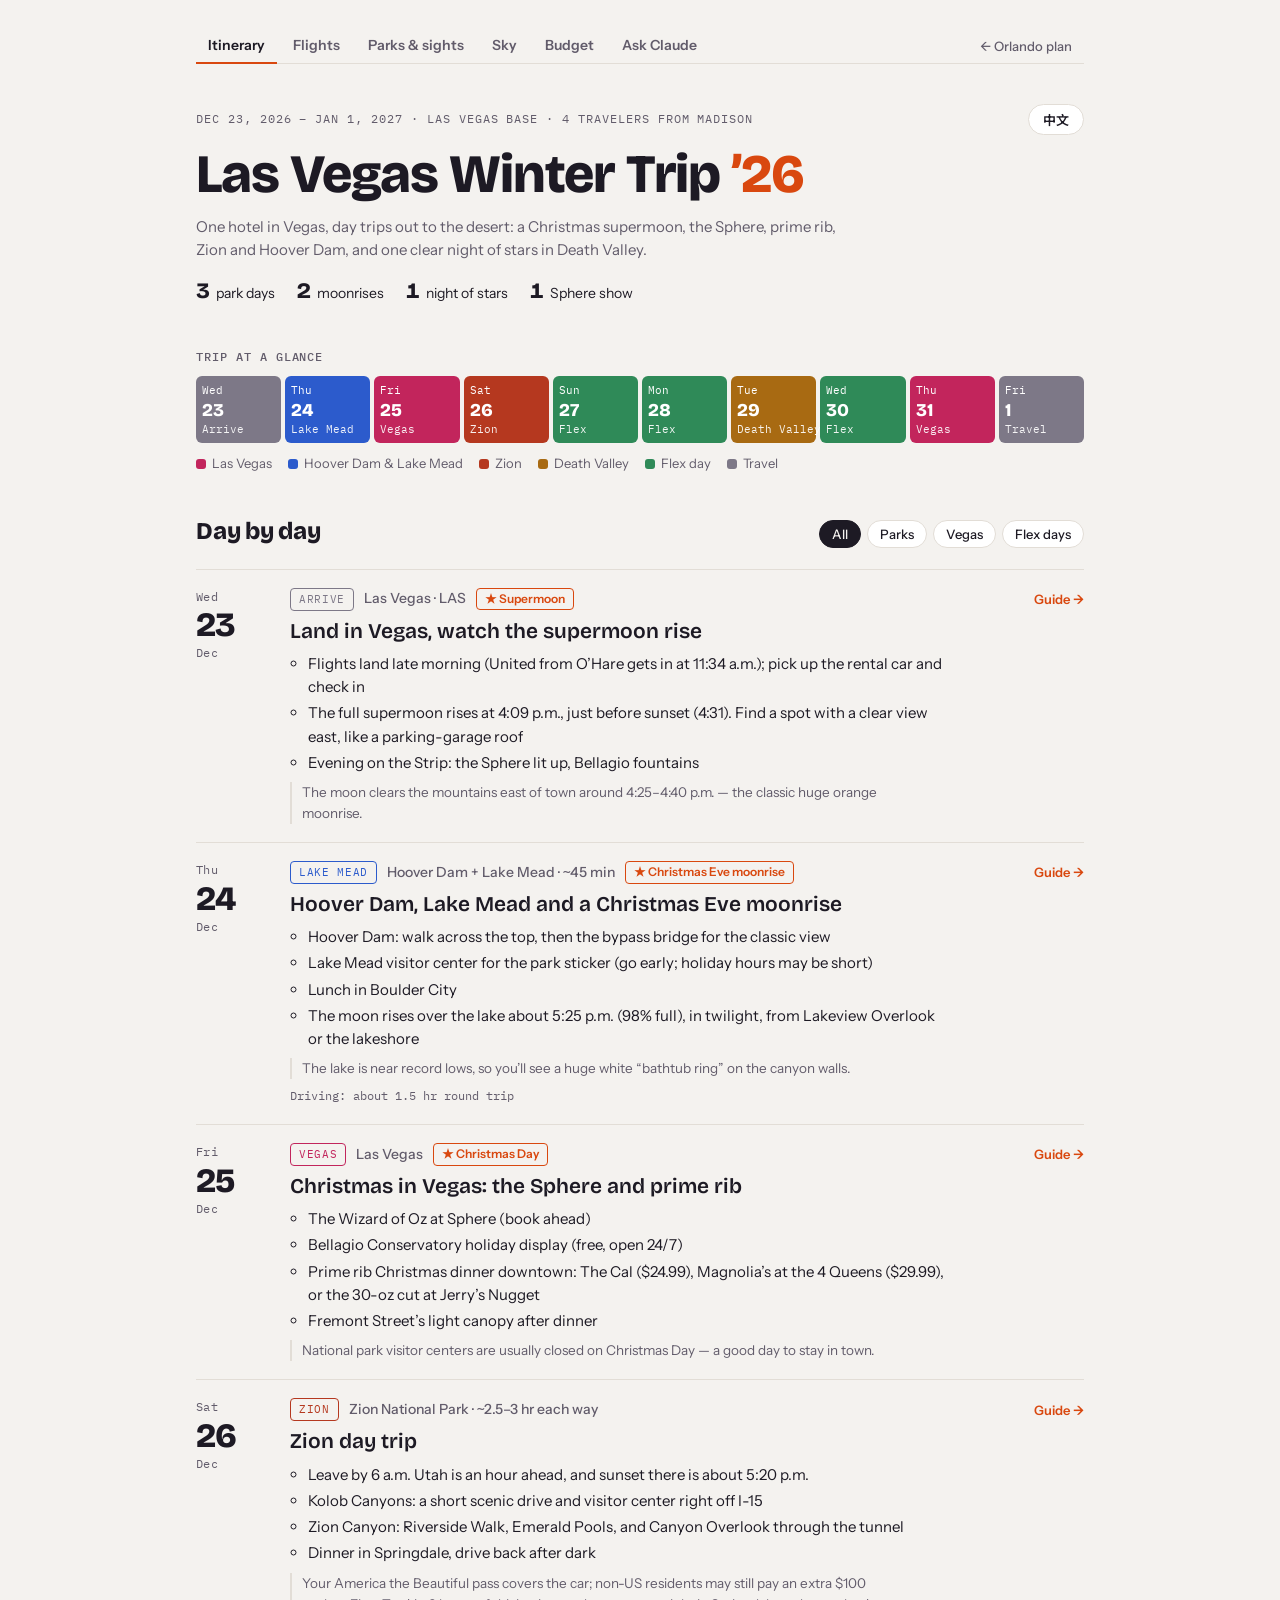
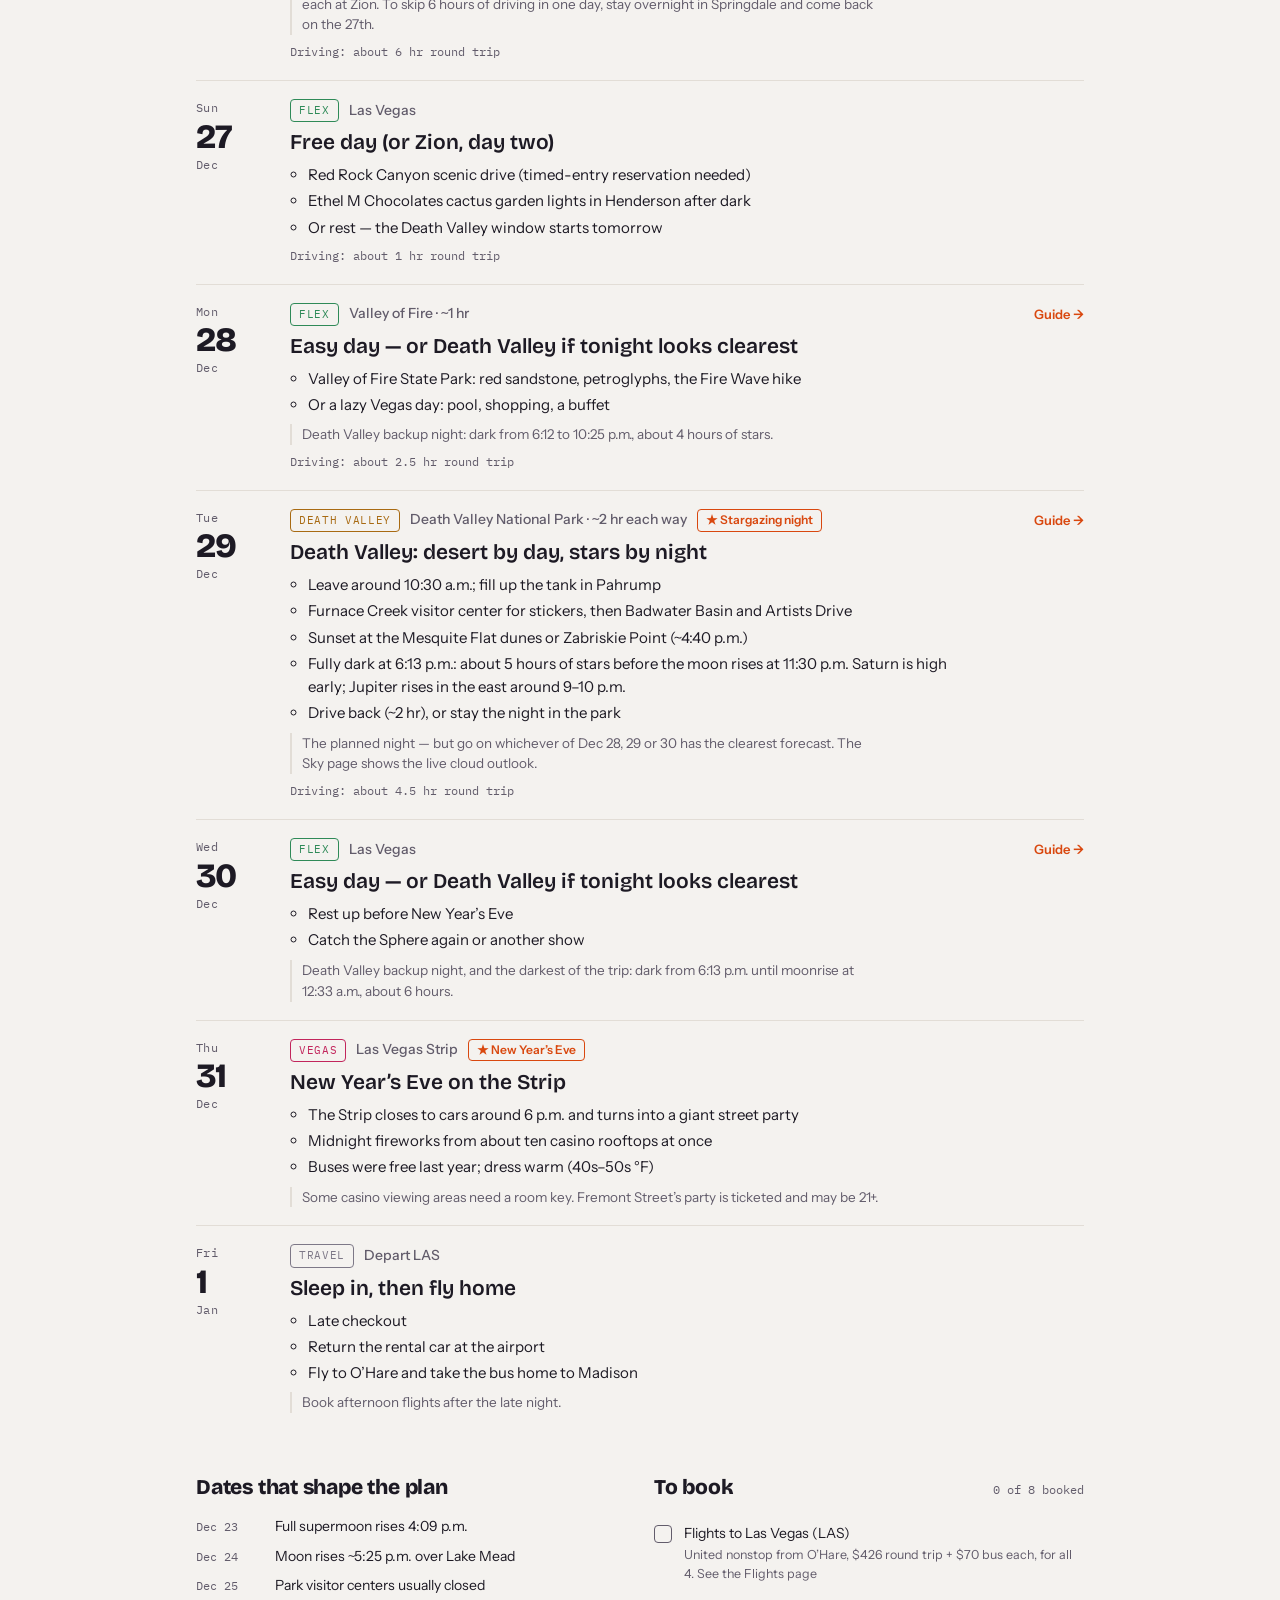
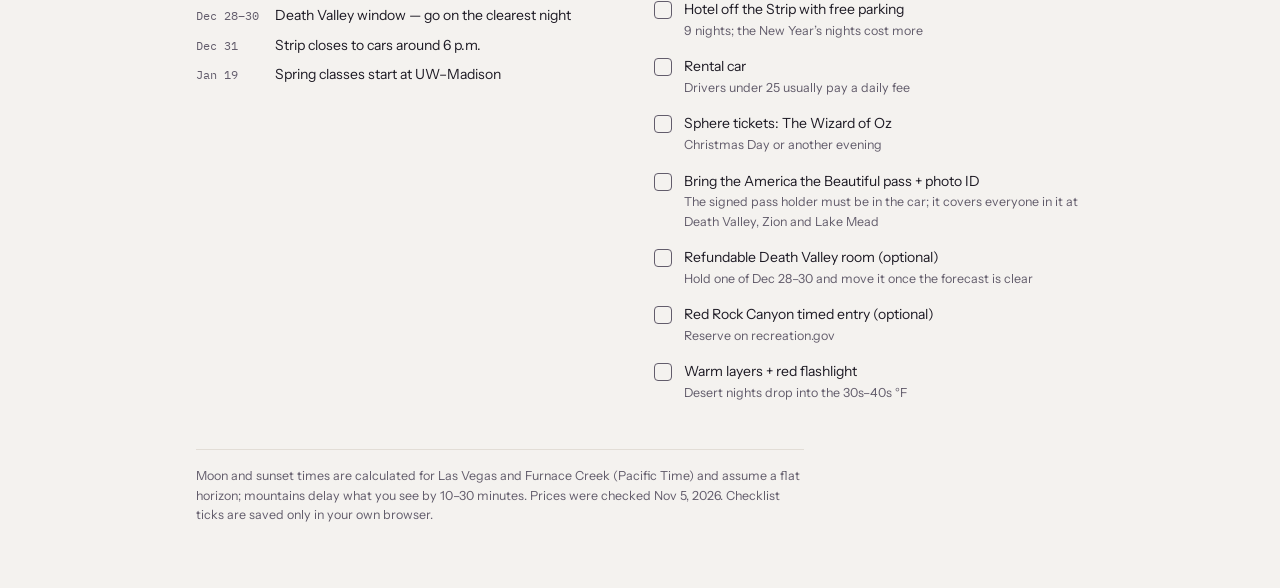
==== index.html @ bb555e67 "Las Vegas trip site: itinerary, flights, parks, sky, budget, and Ask Claude (with Cloudflare Worker " ====
<!doctype html>
<html lang="en">
<head>
<meta charset="utf-8">
<meta name="viewport" content="width=device-width, initial-scale=1, viewport-fit=cover">
<meta name="robots" content="noindex">
<meta name="claude:viewport-fit-sides" content="cover">
<title>Las Vegas Winter Trip</title>
<link rel="preconnect" href="https://fonts.googleapis.com">
<link rel="preconnect" href="https://fonts.gstatic.com" crossorigin>
<link rel="stylesheet" href="https://fonts.googleapis.com/css2?family=Bricolage+Grotesque:opsz,wght@12..96,600;12..96,800&family=Instrument+Sans:wght@400;500;600&family=IBM+Plex+Mono:wght@500&family=Noto+Sans+SC:wght@400;500;700&display=swap">
<link rel="stylesheet" href="site.css">
<script src="site.js"></script>
</head>
<body>
<div class="wrap">
  <nav class="pnav" data-i18n-aria="navAria">
    <a data-nav="index.html" href="index.html" aria-current="page" data-i18n="navItin"></a>
    <a data-nav="flights.html" href="flights.html" data-i18n="navFlights"></a>
    <a data-nav="parks.html" href="parks.html" data-i18n="navParks"></a>
    <a data-nav="sky.html" href="sky.html" data-i18n="navSky"></a>
    <a data-nav="budget.html" href="budget.html" data-i18n="navBudget"></a>
    <a data-nav="ask.html" href="ask.html" data-i18n="navAsk"></a>
    <a class="tripswitch" data-nav="https://xmiao8.github.io/orlando-trip-2026/index.html" href="https://xmiao8.github.io/orlando-trip-2026/" data-i18n="navOrlando"></a>
  </nav>

  <header class="top">
    <div class="toprow">
      <div class="eyebrow" data-i18n="eyebrow"></div>
      <button class="lang" id="lang-toggle" type="button"></button>
    </div>
    <h1 data-i18n-html="h1"></h1>
    <p class="lede" data-i18n="lede"></p>
    <div class="facts" id="facts"></div>
  </header>

  <section aria-labelledby="glance-title">
    <h2 id="glance-title" class="eyebrow" style="font-family:var(--mono);font-weight:500;font-size:12px;margin-bottom:10px" data-i18n="glance"></h2>
    <div class="strip" id="strip"></div>
    <div class="legend" id="legend"></div>
  </section>

  <section aria-labelledby="days-title">
    <div class="sechead">
      <h2 id="days-title" data-i18n="daysTitle"></h2>
      <div class="chips" role="group" id="chips"></div>
    </div>
    <ol class="days" id="days"></ol>
  </section>

  <div class="panels">
    <section class="panel" aria-labelledby="dates-title">
      <h2 id="dates-title" data-i18n="datesTitle"></h2>
      <dl class="kd" id="dates"></dl>
    </section>
    <section class="panel" aria-labelledby="todo-title">
      <div class="sechead">
        <h2 id="todo-title" data-i18n="todoTitle"></h2>
        <span class="progress" id="progress"></span>
      </div>
      <ul class="checks" id="checks"></ul>
    </section>
  </div>

  <footer class="foot" data-i18n="footer"></footer>
</div>

<script>
const CATS = ["vegas","mead","zion","dv","flex","travel"];
const DAYS = [
  { id:"dec23", m:12, d:23, w:3, cat:"travel", drive:0, guide:"sky",
    en:{ tag:"Arrive", park:"Las Vegas · LAS", iconic:"Supermoon", title:"Land in Vegas, watch the supermoon rise",
      items:["Flights land late morning (United from O’Hare gets in at 11:34 a.m.); pick up the rental car and check in","The full supermoon rises at 4:09 p.m., just before sunset (4:31). Find a spot with a clear view east, like a parking-garage roof","Evening on the Strip: the Sphere lit up, Bellagio fountains"],
      note:"The moon clears the mountains east of town around 4:25–4:40 p.m. — the classic huge orange moonrise." },
    zh:{ tag:"抵达", park:"拉斯维加斯 · LAS机场", iconic:"超级月亮", title:"飞抵拉斯维加斯，看超级月亮升起",
      items:["上午晚些落地（美联航从奥黑尔11:34到），取租车、入住","满月超级月亮下午4:09升起，就在日落（4:31）前。找一个朝东视野开阔的地方，比如停车楼楼顶","晚上逛大道：亮灯的Sphere球幕、百乐宫喷泉"],
      note:"月亮大约在下午4:25–4:40越过城东的山——经典的巨大橙色月出。" } },
  { id:"dec24", m:12, d:24, w:4, cat:"mead", drive:1.5, guide:"mead",
    en:{ tag:"Lake Mead", park:"Hoover Dam + Lake Mead · ~45 min", iconic:"Christmas Eve moonrise", title:"Hoover Dam, Lake Mead and a Christmas Eve moonrise",
      items:["Hoover Dam: walk across the top, then the bypass bridge for the classic view","Lake Mead visitor center for the park sticker (go early; holiday hours may be short)","Lunch in Boulder City","The moon rises over the lake about 5:25 p.m. (98% full), in twilight, from Lakeview Overlook or the lakeshore"],
      note:"The lake is near record lows, so you’ll see a huge white “bathtub ring” on the canyon walls." },
    zh:{ tag:"米德湖", park:"胡佛水坝 + 米德湖 · 约45分钟", iconic:"平安夜月出", title:"胡佛水坝、米德湖和平安夜月出",
      items:["胡佛水坝：在坝顶走一走，再上旁边的大桥看经典全景","在米德湖游客中心买公园贴纸（早点去，节日期间可能提早关门）","在博尔德城吃午饭","下午约5:25月亮从湖上升起（98%满月），在黄昏中，可在湖景观景台或湖边看"],
      note:"湖水接近历史最低，峡谷岩壁上会看到一圈巨大的白色“浴缸环”。" } },
  { id:"dec25", m:12, d:25, w:5, cat:"vegas", drive:0, guide:"sphere",
    en:{ tag:"Vegas", park:"Las Vegas", iconic:"Christmas Day", title:"Christmas in Vegas: the Sphere and prime rib",
      items:["The Wizard of Oz at Sphere (book ahead)","Bellagio Conservatory holiday display (free, open 24/7)","Prime rib Christmas dinner downtown: The Cal ($24.99), Magnolia’s at the 4 Queens ($29.99), or the 30-oz cut at Jerry’s Nugget","Fremont Street’s light canopy after dinner"],
      note:"National park visitor centers are usually closed on Christmas Day — a good day to stay in town." },
    zh:{ tag:"拉斯维加斯", park:"拉斯维加斯", iconic:"圣诞节", title:"在拉斯维加斯过圣诞：Sphere球幕和烤牛肋排",
      items:["Sphere球幕的《绿野仙踪》（提前订票）","百乐宫温室花园的节日布景（免费，24小时开放）","市中心吃圣诞烤牛肋排晚餐：The Cal（$24.99）、4 Queens的Magnolia’s（$29.99），或Jerry’s Nugget的30盎司厚切","晚饭后去弗里蒙特街看灯光天幕"],
      note:"国家公园游客中心圣诞节当天通常关门——这天留在城里正好。" } },
  { id:"dec26", m:12, d:26, w:6, cat:"zion", drive:6, guide:"zion",
    en:{ tag:"Zion", park:"Zion National Park · ~2.5–3 hr each way", title:"Zion day trip",
      items:["Leave by 6 a.m. Utah is an hour ahead, and sunset there is about 5:20 p.m.","Kolob Canyons: a short scenic drive and visitor center right off I-15","Zion Canyon: Riverside Walk, Emerald Pools, and Canyon Overlook through the tunnel","Dinner in Springdale, drive back after dark"],
      note:"Your America the Beautiful pass covers the car; non-US residents may still pay an extra $100 each at Zion. To skip 6 hours of driving in one day, stay overnight in Springdale and come back on the 27th." },
    zh:{ tag:"锡安", park:"锡安国家公园 · 单程约2.5–3小时", title:"锡安一日游",
      items:["早上6点前出发。犹他州比拉斯维加斯早一小时，日落约下午5:20","科罗布峡谷：I-15旁的一段短风景路和游客中心","锡安峡谷：河畔步道、翡翠池，以及穿过隧道的峡谷观景点步道","在斯普林代尔吃晚饭，天黑后开回去"],
      note:"美丽美国年票包含整车门票；非美国居民在锡安可能仍需每人另付$100。不想一天开6小时，可以在斯普林代尔住一晚，27日再回。" } },
  { id:"dec27", m:12, d:27, w:0, cat:"flex", drive:1,
    en:{ tag:"Flex", park:"Las Vegas", title:"Free day (or Zion, day two)",
      items:["Red Rock Canyon scenic drive (timed-entry reservation needed)","Ethel M Chocolates cactus garden lights in Henderson after dark","Or rest — the Death Valley window starts tomorrow"] },
    zh:{ tag:"机动", park:"拉斯维加斯", title:"自由日（或锡安第二天）",
      items:["红岩峡谷风景路（需要预约入场时段）","天黑后去亨德森的Ethel M巧克力工厂看仙人掌花园灯光","或者休息——明天开始是死亡谷的观星窗口"] } },
  { id:"dec28", m:12, d:28, w:1, cat:"flex", drive:2.5, guide:"sky",
    en:{ tag:"Flex", park:"Valley of Fire · ~1 hr", title:"Easy day — or Death Valley if tonight looks clearest",
      items:["Valley of Fire State Park: red sandstone, petroglyphs, the Fire Wave hike","Or a lazy Vegas day: pool, shopping, a buffet"],
      note:"Death Valley backup night: dark from 6:12 to 10:25 p.m., about 4 hours of stars." },
    zh:{ tag:"机动", park:"火焰谷 · 约1小时", title:"轻松一天——如果今晚最晴，就去死亡谷",
      items:["火焰谷州立公园：红色砂岩、岩画、火焰波浪步道","或者在拉斯维加斯悠闲一天：泳池、购物、自助餐"],
      note:"死亡谷备选夜：晚上6:12到10:25天黑无月，约4小时星空。" } },
  { id:"dec29", m:12, d:29, w:2, cat:"dv", drive:4.5, guide:"dv",
    en:{ tag:"Death Valley", park:"Death Valley National Park · ~2 hr each way", iconic:"Stargazing night", title:"Death Valley: desert by day, stars by night",
      items:["Leave around 10:30 a.m.; fill up the tank in Pahrump","Furnace Creek visitor center for stickers, then Badwater Basin and Artists Drive","Sunset at the Mesquite Flat dunes or Zabriskie Point (~4:40 p.m.)","Fully dark at 6:13 p.m.: about 5 hours of stars before the moon rises at 11:30 p.m. Saturn is high early; Jupiter rises in the east around 9–10 p.m.","Drive back (~2 hr), or stay the night in the park"],
      note:"The planned night — but go on whichever of Dec 28, 29 or 30 has the clearest forecast. The Sky page shows the live cloud outlook." },
    zh:{ tag:"死亡谷", park:"死亡谷国家公园 · 单程约2小时", iconic:"观星夜", title:"死亡谷：白天看沙漠，晚上看星星",
      items:["上午10:30左右出发，在帕朗加满油","先去火炉溪游客中心买贴纸，再去恶水盆地和艺术家之路","在梅斯基特平原沙丘或扎布里斯基角看日落（约下午4:40）","晚上6:13完全天黑：月亮11:30升起前约5小时星空。土星一开始就很高，木星约9–10点从东边升起","开车回去（约2小时），或在公园里住一晚"],
      note:"计划的观星夜——但12月28、29、30日哪天预报最晴就哪天去。星空页面有实时云量预报。" } },
  { id:"dec30", m:12, d:30, w:3, cat:"flex", drive:0, guide:"sky",
    en:{ tag:"Flex", park:"Las Vegas", title:"Easy day — or Death Valley if tonight looks clearest",
      items:["Rest up before New Year’s Eve","Catch the Sphere again or another show"],
      note:"Death Valley backup night, and the darkest of the trip: dark from 6:13 p.m. until moonrise at 12:33 a.m., about 6 hours." },
    zh:{ tag:"机动", park:"拉斯维加斯", title:"轻松一天——如果今晚最晴，就去死亡谷",
      items:["跨年夜前好好休息","再去一次Sphere或看别的演出"],
      note:"死亡谷备选夜，也是整个行程最暗的一晚：晚上6:13到月出（凌晨12:33）约6小时。" } },
  { id:"dec31", m:12, d:31, w:4, cat:"vegas", drive:0,
    en:{ tag:"Vegas", park:"Las Vegas Strip", iconic:"New Year’s Eve", title:"New Year’s Eve on the Strip",
      items:["The Strip closes to cars around 6 p.m. and turns into a giant street party","Midnight fireworks from about ten casino rooftops at once","Buses were free last year; dress warm (40s–50s °F)"],
      note:"Some casino viewing areas need a room key. Fremont Street’s party is ticketed and may be 21+." },
    zh:{ tag:"拉斯维加斯", park:"拉斯维加斯大道", iconic:"跨年夜", title:"在拉斯维加斯大道跨年",
      items:["大道约晚上6点禁止车辆通行，变成巨大的街头派对","午夜约十座赌场酒店楼顶同时放烟花","去年公交免费；穿暖和点（约4–15°C）"],
      note:"部分赌场的观景区需要房卡。弗里蒙特街的派对要买票，可能限21岁以上。" } },
  { id:"jan1", m:1, d:1, w:5, cat:"travel", drive:0,
    en:{ tag:"Travel", park:"Depart LAS", title:"Sleep in, then fly home",
      items:["Late checkout","Return the rental car at the airport","Fly to O’Hare and take the bus home to Madison"],
      note:"Book afternoon flights after the late night." },
    zh:{ tag:"出行", park:"从LAS机场出发", title:"睡个懒觉，然后飞回家",
      items:["晚点退房","在机场还租车","飞回奥黑尔，坐大巴回麦迪逊"],
      note:"跨年熬夜后，订下午的航班。" } },
];

const CHECKS = [
  { id:"flights", en:["Flights to Las Vegas (LAS)","United nonstop from O’Hare, $426 round trip + $70 bus each, for all 4. See the Flights page"], zh:["飞拉斯维加斯（LAS）的机票","4人都从奥黑尔坐美联航直飞，往返$426 + 大巴$70每人。详见机票页"] },
  { id:"hotel", en:["Hotel off the Strip with free parking","9 nights; the New Year’s nights cost more"], zh:["大道外、免费停车的酒店","9晚；跨年那两晚更贵"] },
  { id:"car", en:["Rental car","Drivers under 25 usually pay a daily fee"], zh:["租车","25岁以下司机通常每天要加钱"] },
  { id:"sphere", en:["Sphere tickets: The Wizard of Oz","Christmas Day or another evening"], zh:["Sphere门票：《绿野仙踪》","圣诞节当天或其他晚上"] },
  { id:"parks", en:["Bring the America the Beautiful pass + photo ID","The signed pass holder must be in the car; it covers everyone in it at Death Valley, Zion and Lake Mead"], zh:["带上美丽美国年票和带照片的证件","签名持卡人必须在车上；在死亡谷、锡安和米德湖可覆盖车上所有人"] },
  { id:"dvroom", en:["Refundable Death Valley room (optional)","Hold one of Dec 28–30 and move it once the forecast is clear"], zh:["可退款的死亡谷住宿（可选）","先订12月28–30日其中一晚，预报明确后再改"] },
  { id:"redrock", en:["Red Rock Canyon timed entry (optional)","Reserve on recreation.gov"], zh:["红岩峡谷入场预约（可选）","在recreation.gov预约"] },
  { id:"gear", en:["Warm layers + red flashlight","Desert nights drop into the 30s–40s °F"], zh:["保暖衣物 + 红光手电","沙漠夜间会降到0–9°C左右"] },
];

const UI = {
  en: {
    docTitle: "Las Vegas Winter Trip",
    eyebrow: "Dec 23, 2026 – Jan 1, 2027 · Las Vegas base · 4 travelers from Madison",
    h1: "Las Vegas Winter Trip <span>’26</span>",
    lede: "One hotel in Vegas, day trips out to the desert: a Christmas supermoon, the Sphere, prime rib, Zion and Hoover Dam, and one clear night of stars in Death Valley.",
    facts: [["3","park days"],["2","moonrises"],["1","night of stars"],["1","Sphere show"]],
    glance: "Trip at a glance",
    cat: { vegas:"Las Vegas", mead:"Hoover Dam & Lake Mead", zion:"Zion", dv:"Death Valley", flex:"Flex day", travel:"Travel" },
    daysTitle: "Day by day", filterAria: "Filter days",
    chips: [["all","All"],["parks","Parks"],["vegas","Vegas"],["flex","Flex days"]],
    empty: "No days match this filter.",
    drive: h => `Driving: about ${h} hr round trip`,
    guide: "Guide →",
    dow: ["Sun","Mon","Tue","Wed","Thu","Fri","Sat"], mon: {12:"Dec",1:"Jan"},
    datesTitle: "Dates that shape the plan",
    dates: [["Dec 23","Full supermoon rises 4:09 p.m."],["Dec 24","Moon rises ~5:25 p.m. over Lake Mead"],["Dec 25","Park visitor centers usually closed"],["Dec 28–30","Death Valley window — go on the clearest night"],["Dec 31","Strip closes to cars around 6 p.m."],["Jan 19","Spring classes start at UW–Madison"]],
    todoTitle: "To book", progress: (d, t) => `${d} of ${t} booked`,
    footer: "Moon and sunset times are calculated for Las Vegas and Furnace Creek (Pacific Time) and assume a flat horizon; mountains delay what you see by 10–30 minutes. Prices were checked Nov 5, 2026. Checklist ticks are saved only in your own browser.",
  },
  zh: {
    docTitle: "拉斯维加斯寒假之旅",
    eyebrow: "2026年12月23日 – 2027年1月1日 · 以拉斯维加斯为据点 · 4人从麦迪逊出发",
    h1: "拉斯维加斯寒假之旅 <span>’26</span>",
    lede: "住在拉斯维加斯同一家酒店，每天开车去沙漠：圣诞超级月亮、Sphere球幕、烤牛肋排、锡安和胡佛水坝，再在死亡谷看一个晴朗的星空夜。",
    facts: [["3","天国家公园"],["2","次月出"],["1","晚观星"],["1","场Sphere"]],
    glance: "行程总览",
    cat: { vegas:"拉斯维加斯", mead:"胡佛水坝与米德湖", zion:"锡安", dv:"死亡谷", flex:"机动日", travel:"出行" },
    daysTitle: "每日行程", filterAria: "筛选日期",
    chips: [["all","全部"],["parks","国家公园"],["vegas","拉斯维加斯"],["flex","机动日"]],
    empty: "没有符合筛选条件的日期。",
    drive: h => `开车：往返约${h}小时`,
    guide: "指南 →",
    dow: ["周日","周一","周二","周三","周四","周五","周六"], mon: {12:"12月",1:"1月"},
    datesTitle: "影响计划的关键日期",
    dates: [["12月23日","满月超级月亮下午4:09升起"],["12月24日","月亮约下午5:25从米德湖上升起"],["12月25日","国家公园游客中心通常关门"],["12月28–30日","死亡谷观星窗口——挑最晴的一晚去"],["12月31日","大道约晚上6点禁止车辆通行"],["1月19日","威斯康星大学麦迪逊分校春季学期开课"]],
    todoTitle: "待预订", progress: (d, t) => `已订 ${d} / ${t}`,
    footer: "月出和日落时间按拉斯维加斯和火炉溪（太平洋时间）计算，假设地平线平坦；山会让你实际看到的时间晚10–30分钟。价格于2026年11月5日查询。清单的勾选只保存在你自己的浏览器里。",
  },
};

const esc = Site.esc;
const CHECK_KEY = "vegas-trip-checks";
let filter = "all";
let saved = {};
try { saved = JSON.parse(Site.store.get(CHECK_KEY) || "{}") || {}; } catch (e) { saved = {}; }
const matches = (cat, f) => f === "all" || (f === "parks" ? ["mead","zion","dv"].includes(cat) : f === "vegas" ? ["vegas","travel"].includes(cat) : cat === "flex");

function render(t, lang) {
  document.getElementById("facts").innerHTML = t.facts.map(([n, l]) => `<span><b>${n}</b>${esc(l)}</span>`).join("");
  document.getElementById("legend").innerHTML = CATS.map(c => `<span class="c-${c}"><i></i>${esc(t.cat[c])}</span>`).join("");
  document.getElementById("chips").setAttribute("aria-label", t.filterAria);
  document.getElementById("chips").innerHTML = t.chips.map(([k, l]) => `<button class="chip" type="button" data-f="${k}" aria-pressed="${k === filter}">${esc(l)}</button>`).join("");
  document.querySelectorAll(".chip").forEach(c => c.addEventListener("click", () => setFilter(c.dataset.f)));

  const strip = document.getElementById("strip"), list = document.getElementById("days");
  strip.innerHTML = ""; list.innerHTML = "";
  DAYS.forEach(day => {
    const c = day[lang], dow = t.dow[day.w], mon = t.mon[day.m];
    const b = document.createElement("button");
    b.type = "button"; b.className = `cell c-${day.cat}`;
    b.setAttribute("aria-label", `${dow} ${mon} ${day.d}: ${c.title}`);
    b.innerHTML = `<span>${esc(dow)}</span><span class="n">${day.d}</span><span class="t">${esc(c.tag)}</span>`;
    b.addEventListener("click", () => { setFilter("all"); document.getElementById(day.id).scrollIntoView({ block: "start" }); });
    strip.appendChild(b);

    const li = document.createElement("li");
    li.className = `day c-${day.cat}`; li.id = day.id; li.dataset.cat = day.cat;
    const guideHref = day.guide === "sky" ? "sky.html" : day.guide ? `parks.html#${day.guide}` : "";
    li.innerHTML = `
      <div class="date"><span>${esc(dow)}</span><span class="num">${day.d}</span><span>${esc(mon)}</span></div>
      <div class="dbody">
        <div class="where"><span class="tag">${esc(c.tag)}</span><span class="park">${esc(c.park)}</span>${c.iconic ? `<span class="iconic">★ ${esc(c.iconic)}</span>` : ""}${guideHref ? `<a class="guide" href="${guideHref}">${t.guide}</a>` : ""}</div>
        <h3>${esc(c.title)}</h3>
        <ul>${c.items.map(i => `<li>${esc(i)}</li>`).join("")}</ul>
        ${c.note ? `<div class="note">${esc(c.note)}</div>` : ""}
        ${day.drive ? `<div class="drive">${esc(t.drive(day.drive))}</div>` : ""}
      </div>`;
    list.appendChild(li);
  });
  const empty = document.createElement("li");
  empty.className = "empty"; empty.id = "empty"; empty.textContent = t.empty;
  list.appendChild(empty);
  setFilter(filter);

  document.getElementById("dates").innerHTML = t.dates.map(([d, x]) => `<dt>${esc(d)}</dt><dd>${esc(x)}</dd>`).join("");
  const checksEl = document.getElementById("checks"); checksEl.innerHTML = "";
  CHECKS.forEach(item => {
    const [label, sub] = item[lang];
    const li = document.createElement("li");
    li.innerHTML = `<label class="check" for="chk-${item.id}"><input type="checkbox" id="chk-${item.id}" ${saved[item.id] ? "checked" : ""}><span class="cbox" aria-hidden="true"></span><span class="txt">${esc(label)}<small>${esc(sub)}</small></span></label>`;
    li.querySelector("input").addEventListener("change", e => { saved[item.id] = e.target.checked; Site.store.set(CHECK_KEY, JSON.stringify(saved)); progress(t); });
    checksEl.appendChild(li);
  });
  progress(t);
}
function progress(t) { document.getElementById("progress").textContent = t.progress(CHECKS.filter(c => saved[c.id]).length, CHECKS.length); }
function setFilter(f) {
  filter = f;
  document.querySelectorAll(".chip").forEach(c => c.setAttribute("aria-pressed", String(c.dataset.f === f)));
  let shown = 0;
  document.querySelectorAll(".day").forEach(li => { const m = matches(li.dataset.cat, f); li.hidden = !m; if (m) shown++; });
  const e = document.getElementById("empty"); if (e) e.hidden = shown > 0;
}
Site.init(UI, render);
</script>
</body>
</html>
---- site.css ----
/* Las Vegas trip — shared styles. Same system as the Orlando site, with a desert palette for the categories. */
:root {
  color-scheme: light;
  --bg: #f4f2ef;
  --surface: #ffffff;
  --ink: #1d1a24;
  --muted: #625c6b;
  --line: #e2ddd6;
  --accent: #d9480f;
  --c-vegas: #c2255c;
  --c-mead: #2c5bcc;
  --c-zion: #b5381f;
  --c-dv: #a86a12;
  --c-flex: #2f8a58;
  --c-travel: #7d7887;
  --c-sky: #5a4fcf;
  --on-cat: #ffffff;
  --good: #2f8a58;
  --warn: #a86a12;
  --bad: #b5381f;
  --display: "Bricolage Grotesque", "Noto Sans SC", "PingFang SC", "Microsoft YaHei", "Avenir Next", "Segoe UI", system-ui, sans-serif;
  --body: "Instrument Sans", "Noto Sans SC", "PingFang SC", "Microsoft YaHei", "Helvetica Neue", Arial, system-ui, sans-serif;
  --mono: "IBM Plex Mono", ui-monospace, "SF Mono", Menlo, Consolas, monospace;
  padding-top: env(safe-area-inset-top, 0px);
  padding-bottom: env(safe-area-inset-bottom, 0px);
}
@media (prefers-color-scheme: dark) {
  :root:not([data-theme="light"]) {
    --bg: #121019; --surface: #1b1824; --ink: #eeeaf3; --muted: #a39cad; --line: #2c2838; --accent: #ff8a52;
    --c-vegas: #f06595; --c-mead: #7fa3ff; --c-zion: #ff7d66; --c-dv: #f0c45a; --c-flex: #6cc795; --c-travel: #9a95a5; --c-sky: #a5a0ff;
    --on-cat: #121019; --good: #6cc795; --warn: #f0c45a; --bad: #ff7d66;
    color-scheme: dark;
  }
}
:root[data-theme="dark"] {
  --bg: #121019; --surface: #1b1824; --ink: #eeeaf3; --muted: #a39cad; --line: #2c2838; --accent: #ff8a52;
  --c-vegas: #f06595; --c-mead: #7fa3ff; --c-zion: #ff7d66; --c-dv: #f0c45a; --c-flex: #6cc795; --c-travel: #9a95a5; --c-sky: #a5a0ff;
  --on-cat: #121019; --good: #6cc795; --warn: #f0c45a; --bad: #ff7d66;
  color-scheme: dark;
}
* { box-sizing: border-box; }
html { scroll-behavior: smooth; }
@media (prefers-reduced-motion: reduce) { html { scroll-behavior: auto; } }
body { margin: 0; background: var(--bg); color: var(--ink); font-family: var(--body); font-size: 15px; line-height: 1.55; }
[hidden] { display: none !important; }
a { color: inherit; }
img { max-width: 100%; }
.wrap {
  max-width: 920px; margin: 0 auto;
  padding-left: max(16px, env(safe-area-inset-left, 0px));
  padding-right: max(16px, env(safe-area-inset-right, 0px));
  padding-block: 28px 64px;
  display: flex; flex-direction: column; gap: 40px;
}
h1, h2, h3 { font-family: var(--display); text-wrap: balance; margin: 0; }
h2 { font-size: 24px; font-weight: 800; letter-spacing: -.01em; }
h3 { font-size: 17px; font-weight: 700; }
.eyebrow { font-family: var(--mono); font-size: 12px; letter-spacing: .08em; text-transform: uppercase; color: var(--muted); }
a:focus-visible, button:focus-visible, input:focus-visible, select:focus-visible { outline: 2px solid var(--ink); outline-offset: 2px; }

/* Nav + header */
.pnav { display: flex; gap: 4px; border-bottom: 1px solid var(--line); flex-wrap: wrap; align-items: flex-end; }
.pnav a { font: 600 14px var(--body); color: var(--muted); text-decoration: none; padding: 8px 12px; border-bottom: 2px solid transparent; margin-bottom: -1px; }
.pnav a:hover { color: var(--ink); }
.pnav a[aria-current="page"] { color: var(--ink); border-bottom-color: var(--accent); }
.pnav a.tripswitch { margin-left: auto; font-weight: 500; font-size: 13px; }
header.top { display: flex; flex-direction: column; gap: 12px; }
.toprow { display: flex; justify-content: space-between; align-items: center; gap: 12px; flex-wrap: wrap; }
.lang { appearance: none; cursor: pointer; font: 600 13px var(--body); color: var(--ink); background: var(--surface); border: 1px solid var(--line); border-radius: 999px; padding: 5px 14px; }
h1 { font-size: clamp(32px, 6.5vw, 54px); font-weight: 800; line-height: 1.04; letter-spacing: -.02em; }
h1 span { color: var(--accent); }
:lang(zh) h1 { letter-spacing: 0; }
.lede { max-width: 64ch; color: var(--muted); margin: 0; }
section.block { display: flex; flex-direction: column; gap: 14px; }
.sechead { display: flex; justify-content: space-between; align-items: baseline; gap: 12px; flex-wrap: wrap; }
.meta { font-family: var(--mono); font-size: 12px; color: var(--muted); }
.facts { display: flex; flex-wrap: wrap; gap: 8px 22px; font-size: 14px; }
.facts b { font-family: var(--display); font-size: 22px; font-weight: 800; margin-right: 6px; font-variant-numeric: tabular-nums; }

/* Category helpers */
.c-vegas { --c: var(--c-vegas); } .c-mead { --c: var(--c-mead); } .c-zion { --c: var(--c-zion); }
.c-dv { --c: var(--c-dv); } .c-flex { --c: var(--c-flex); } .c-travel { --c: var(--c-travel); } .c-sky { --c: var(--c-sky); }
.tag { font-family: var(--mono); font-size: 11px; letter-spacing: .06em; text-transform: uppercase; padding: 2px 8px; border-radius: 4px; border: 1px solid currentColor; color: var(--c); }
.legend { display: flex; flex-wrap: wrap; gap: 6px 16px; font-size: 13px; color: var(--muted); margin-top: 10px; }
.legend i { display: inline-block; width: 10px; height: 10px; border-radius: 3px; margin-right: 6px; vertical-align: -1px; background: var(--c); }

/* Day strip */
.strip { display: grid; grid-template-columns: repeat(10, minmax(0, 1fr)); gap: 4px; }
.cell { appearance: none; border: 0; cursor: pointer; text-align: left; border-radius: 6px; padding: 8px 6px 7px; color: var(--on-cat); background: var(--c); min-width: 0; display: flex; flex-direction: column; gap: 2px; font-family: var(--mono); font-size: 11px; line-height: 1.2; }
.cell .n { font-family: var(--display); font-size: 18px; font-weight: 800; }
.cell .t { opacity: .92; white-space: nowrap; overflow: hidden; text-overflow: ellipsis; }
@media (max-width: 620px) { .strip { grid-template-columns: repeat(5, minmax(0, 1fr)); } }

/* Chips */
.chips { display: flex; flex-wrap: wrap; gap: 6px; }
.chip { appearance: none; font: 500 13px var(--body); color: var(--ink); cursor: pointer; border: 1px solid var(--line); background: var(--surface); border-radius: 999px; padding: 5px 12px; }
.chip[aria-pressed="true"] { background: var(--ink); color: var(--bg); border-color: var(--ink); }

/* Day list */
.days { list-style: none; margin: 18px 0 0; padding: 0; display: flex; flex-direction: column; }
.day { display: grid; grid-template-columns: 76px minmax(0, 1fr); gap: 18px; padding: 18px 0; border-top: 1px solid var(--line); scroll-margin-top: 16px; }
.day:last-child { border-bottom: 1px solid var(--line); }
.date { display: flex; flex-direction: column; font-family: var(--mono); font-size: 12px; color: var(--muted); letter-spacing: .04em; }
.date .num { font-family: var(--display); font-size: 34px; font-weight: 800; line-height: 1; color: var(--ink); letter-spacing: -.02em; margin: 2px 0; }
.dbody { display: flex; flex-direction: column; gap: 8px; min-width: 0; }
.where { display: flex; flex-wrap: wrap; align-items: center; gap: 6px 10px; }
.park { font-size: 14px; color: var(--muted); font-weight: 500; }
.iconic { font-size: 12px; font-weight: 600; color: var(--accent); border: 1px solid var(--accent); padding: 1px 8px; border-radius: 4px; }
.guide { font-size: 13px; font-weight: 600; color: var(--accent); text-decoration: none; margin-left: auto; }
.guide:hover { text-decoration: underline; }
.dbody h3 { font-size: 21px; font-weight: 600; line-height: 1.2; }
.dbody ul { margin: 0; padding-left: 18px; display: flex; flex-direction: column; gap: 3px; max-width: 66ch; }
.note { font-size: 13.5px; color: var(--muted); border-left: 2px solid var(--line); padding-left: 10px; max-width: 66ch; }
.drive { font-family: var(--mono); font-size: 12px; color: var(--muted); }
.empty { color: var(--muted); padding: 18px 0; }
@media (max-width: 620px) { .day { grid-template-columns: 58px minmax(0, 1fr); gap: 12px; } .date .num { font-size: 28px; } }

/* Panels */
.panels { display: grid; grid-template-columns: repeat(auto-fit, minmax(min(100%, 340px), 1fr)); gap: 28px; }
.panel { display: flex; flex-direction: column; gap: 12px; min-width: 0; }
.panel h2 { font-size: 21px; }
dl.kd { margin: 0; display: grid; grid-template-columns: auto minmax(0, 1fr); gap: 8px 16px; font-size: 14px; }
dl.kd dt { font-family: var(--mono); font-size: 12px; color: var(--muted); padding-top: 2px; white-space: nowrap; }
dl.kd dd { margin: 0; }
.checks { list-style: none; margin: 0; padding: 0; display: flex; flex-direction: column; gap: 2px; }
.check { display: grid; grid-template-columns: 22px minmax(0, 1fr); gap: 8px; align-items: start; padding: 7px 0; cursor: pointer; font-size: 14px; }
.check input { position: absolute; opacity: 0; width: 1px; height: 1px; }
.check .cbox { width: 18px; height: 18px; border: 1.5px solid var(--muted); border-radius: 4px; margin-top: 2px; display: grid; place-items: center; }
.check input:checked + .cbox { background: var(--c-flex); border-color: var(--c-flex); }
.check input:checked + .cbox::after { content: ""; width: 9px; height: 5px; border: 2px solid var(--surface); border-top: 0; border-right: 0; transform: rotate(-45deg) translate(1px, -1px); }
.check input:checked ~ .txt { color: var(--muted); text-decoration: line-through; }
.check input:focus-visible + .cbox { outline: 2px solid var(--ink); outline-offset: 2px; }
.check small { display: block; color: var(--muted); font-size: 12.5px; }
.progress { font-family: var(--mono); font-size: 12px; color: var(--muted); }

/* Boxes, photos, tables, links */
.box { background: var(--surface); border: 1px solid var(--line); border-radius: 10px; padding: 16px; display: flex; flex-direction: column; gap: 12px; }
.box ul { margin: 0; padding-left: 18px; display: flex; flex-direction: column; gap: 4px; font-size: 14px; }
.box p { margin: 0; font-size: 14px; }
.photo { margin: 0; display: flex; flex-direction: column; gap: 6px; }
.photo .frame { position: relative; aspect-ratio: 16 / 7; max-width: 100%; border-radius: 10px; overflow: hidden; background: var(--c, var(--c-travel)); }
.photo img { display: block; width: 100%; height: 100%; object-fit: cover; }
.photo .ph { display: none; position: absolute; inset: 0; align-items: flex-end; padding: 18px; color: var(--on-cat); font-family: var(--display); font-weight: 800; font-size: clamp(26px, 5vw, 44px); line-height: 1; }
.photo.noimg img { display: none; }
.photo.noimg .ph { display: flex; }
.photo figcaption { font-size: 12px; color: var(--muted); }
@media (max-width: 760px) { .photo .frame { aspect-ratio: 4 / 3; } }
.tablewrap { overflow-x: auto; }
table.t { width: 100%; border-collapse: collapse; font-size: 14px; }
table.t th { text-align: left; font-family: var(--mono); font-size: 11px; letter-spacing: .06em; text-transform: uppercase; color: var(--muted); font-weight: 500; padding: 0 12px 8px 0; border-bottom: 1px solid var(--line); white-space: nowrap; }
table.t td { padding: 9px 12px 9px 0; border-bottom: 1px solid var(--line); vertical-align: top; font-variant-numeric: tabular-nums; }
table.t tr.hl td { background: color-mix(in srgb, var(--accent) 9%, transparent); }
.links { display: flex; flex-wrap: wrap; gap: 8px; }
.links a, .official { font-size: 14px; font-weight: 600; text-decoration: none; border: 1px solid var(--line); background: var(--surface); border-radius: 999px; padding: 6px 14px; }
.links a:hover, .official:hover { border-color: var(--accent); }
.official { align-self: flex-start; color: var(--c, var(--ink)); border-color: var(--c, var(--line)); }
footer.foot { font-size: 12.5px; color: var(--muted); border-top: 1px solid var(--line); padding-top: 16px; max-width: 76ch; }
footer.foot a { color: var(--muted); }
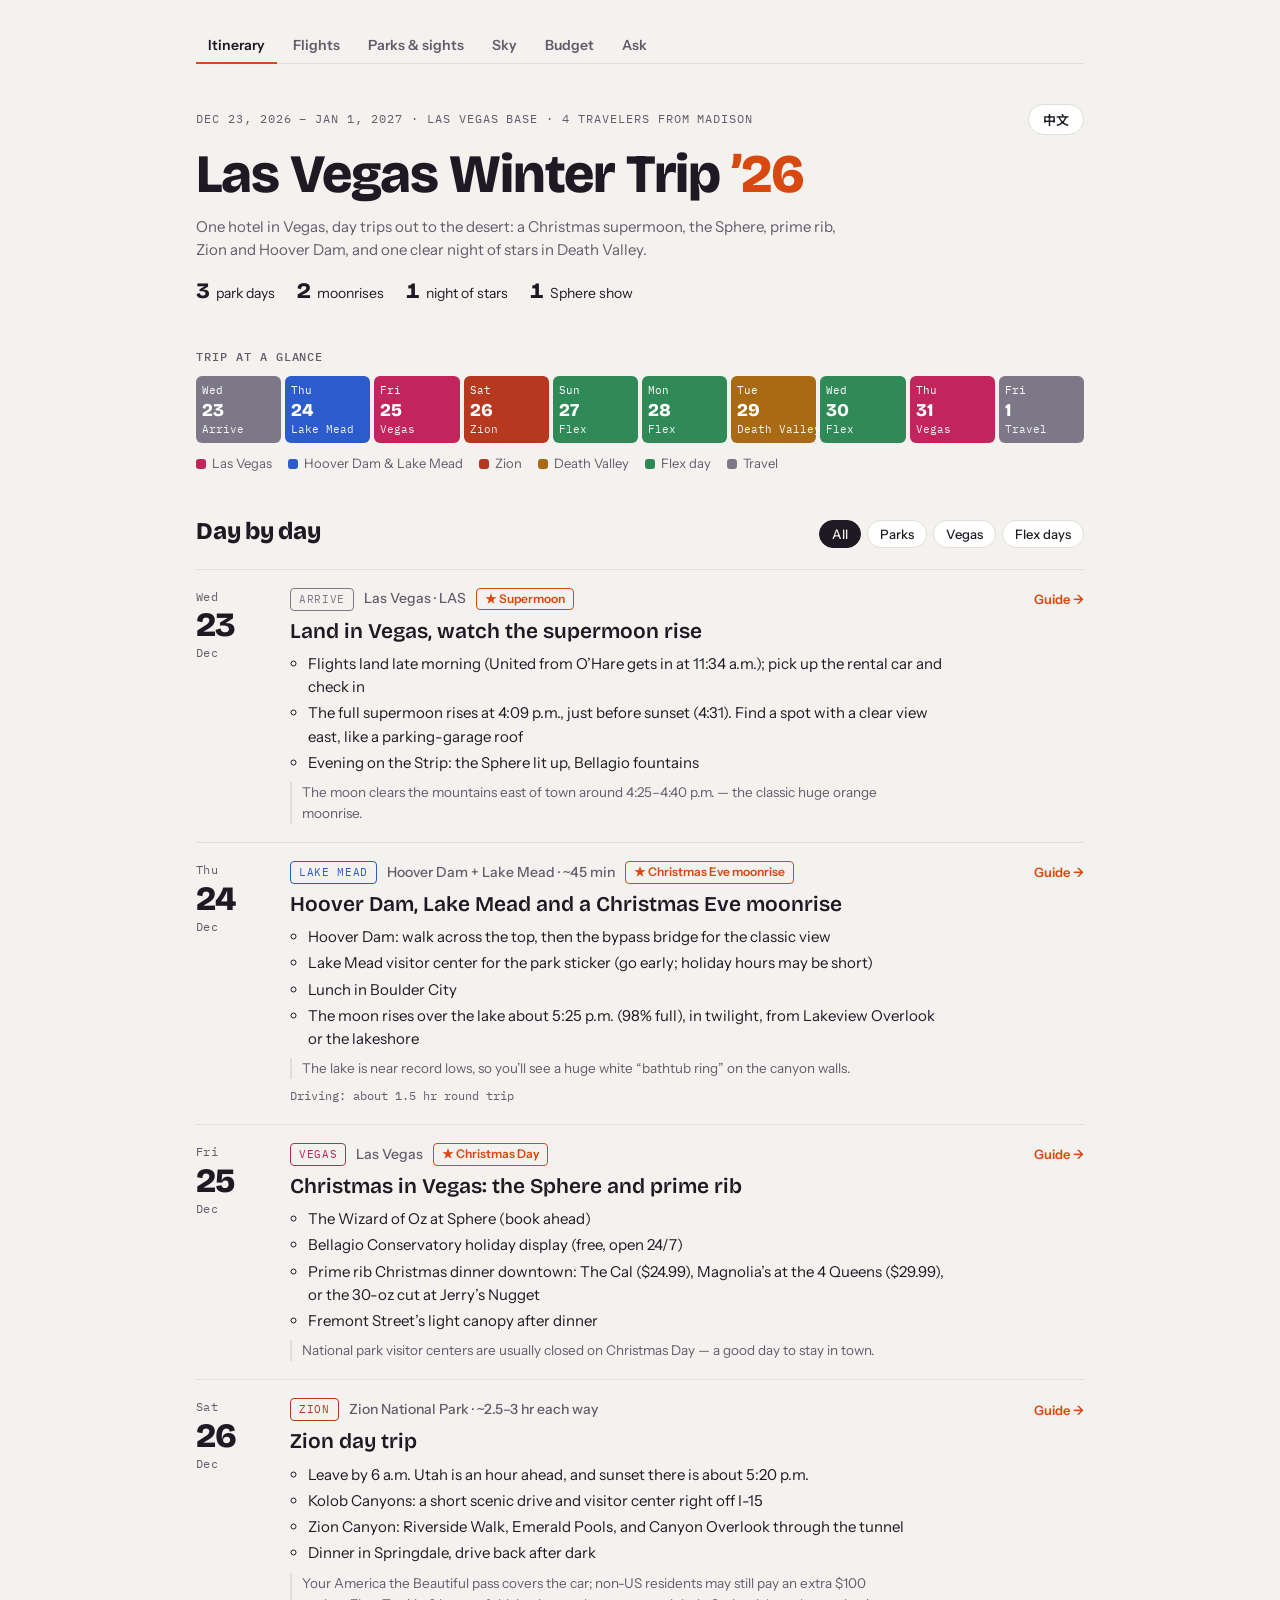
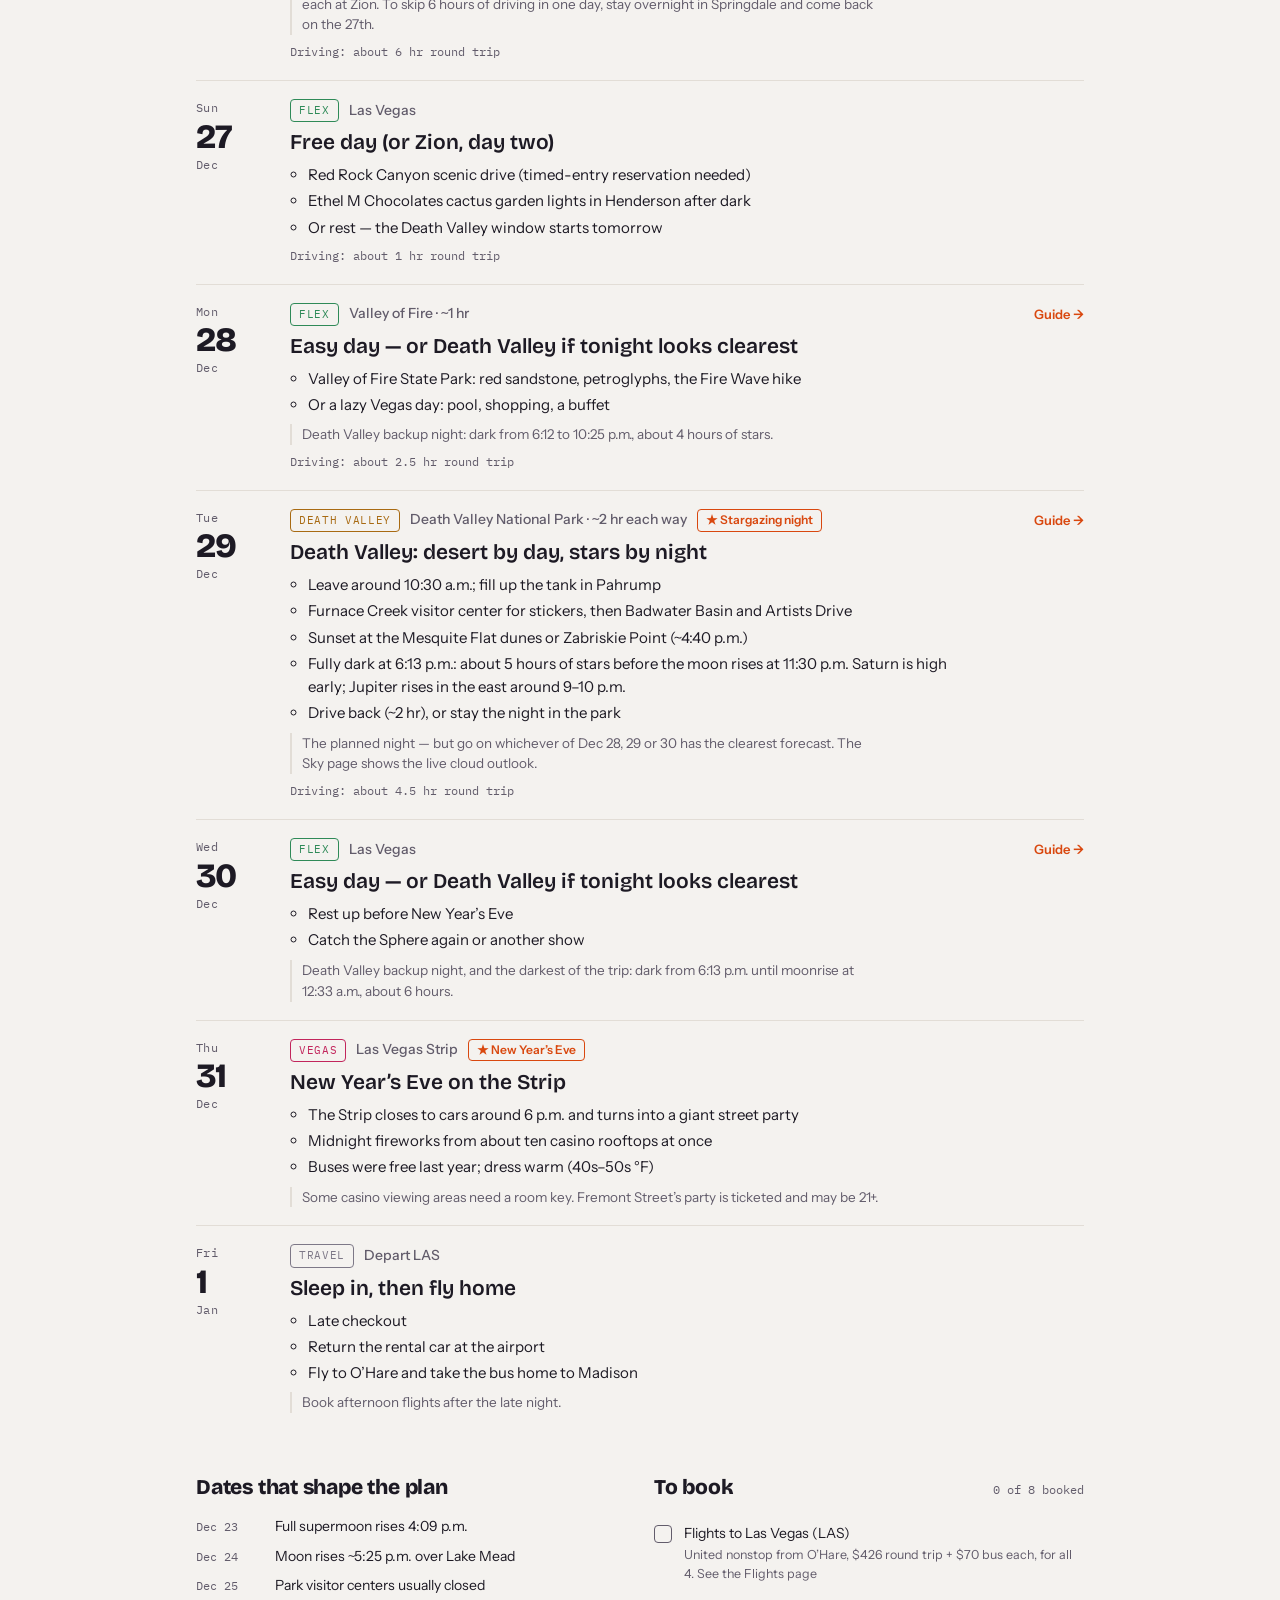
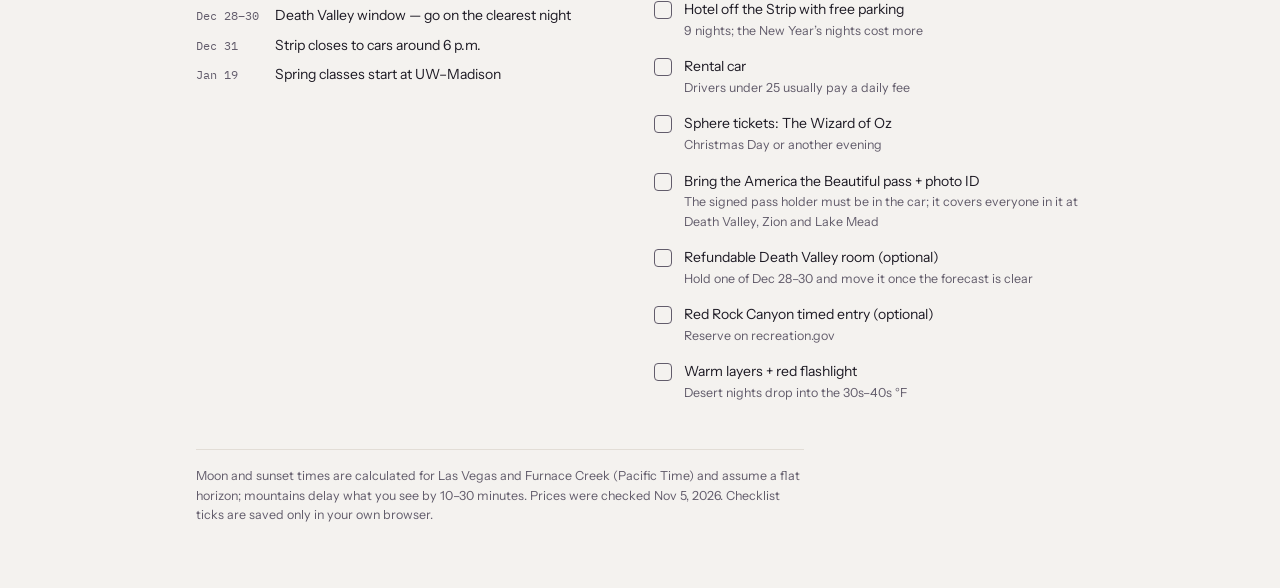
==== commit afd93b84: "Remove Orlando references; rename the Ask Claude tab to Ask Co-Authored-By: Claude Opus 5.5 <noreply" ====
--- a/index.html
+++ b/index.html
@@ -21,7 +21,6 @@
     <a data-nav="sky.html" href="sky.html" data-i18n="navSky"></a>
     <a data-nav="budget.html" href="budget.html" data-i18n="navBudget"></a>
     <a data-nav="ask.html" href="ask.html" data-i18n="navAsk"></a>
-    <a class="tripswitch" data-nav="https://xmiao8.github.io/orlando-trip-2026/index.html" href="https://xmiao8.github.io/orlando-trip-2026/" data-i18n="navOrlando"></a>
   </nav>
 
   <header class="top">
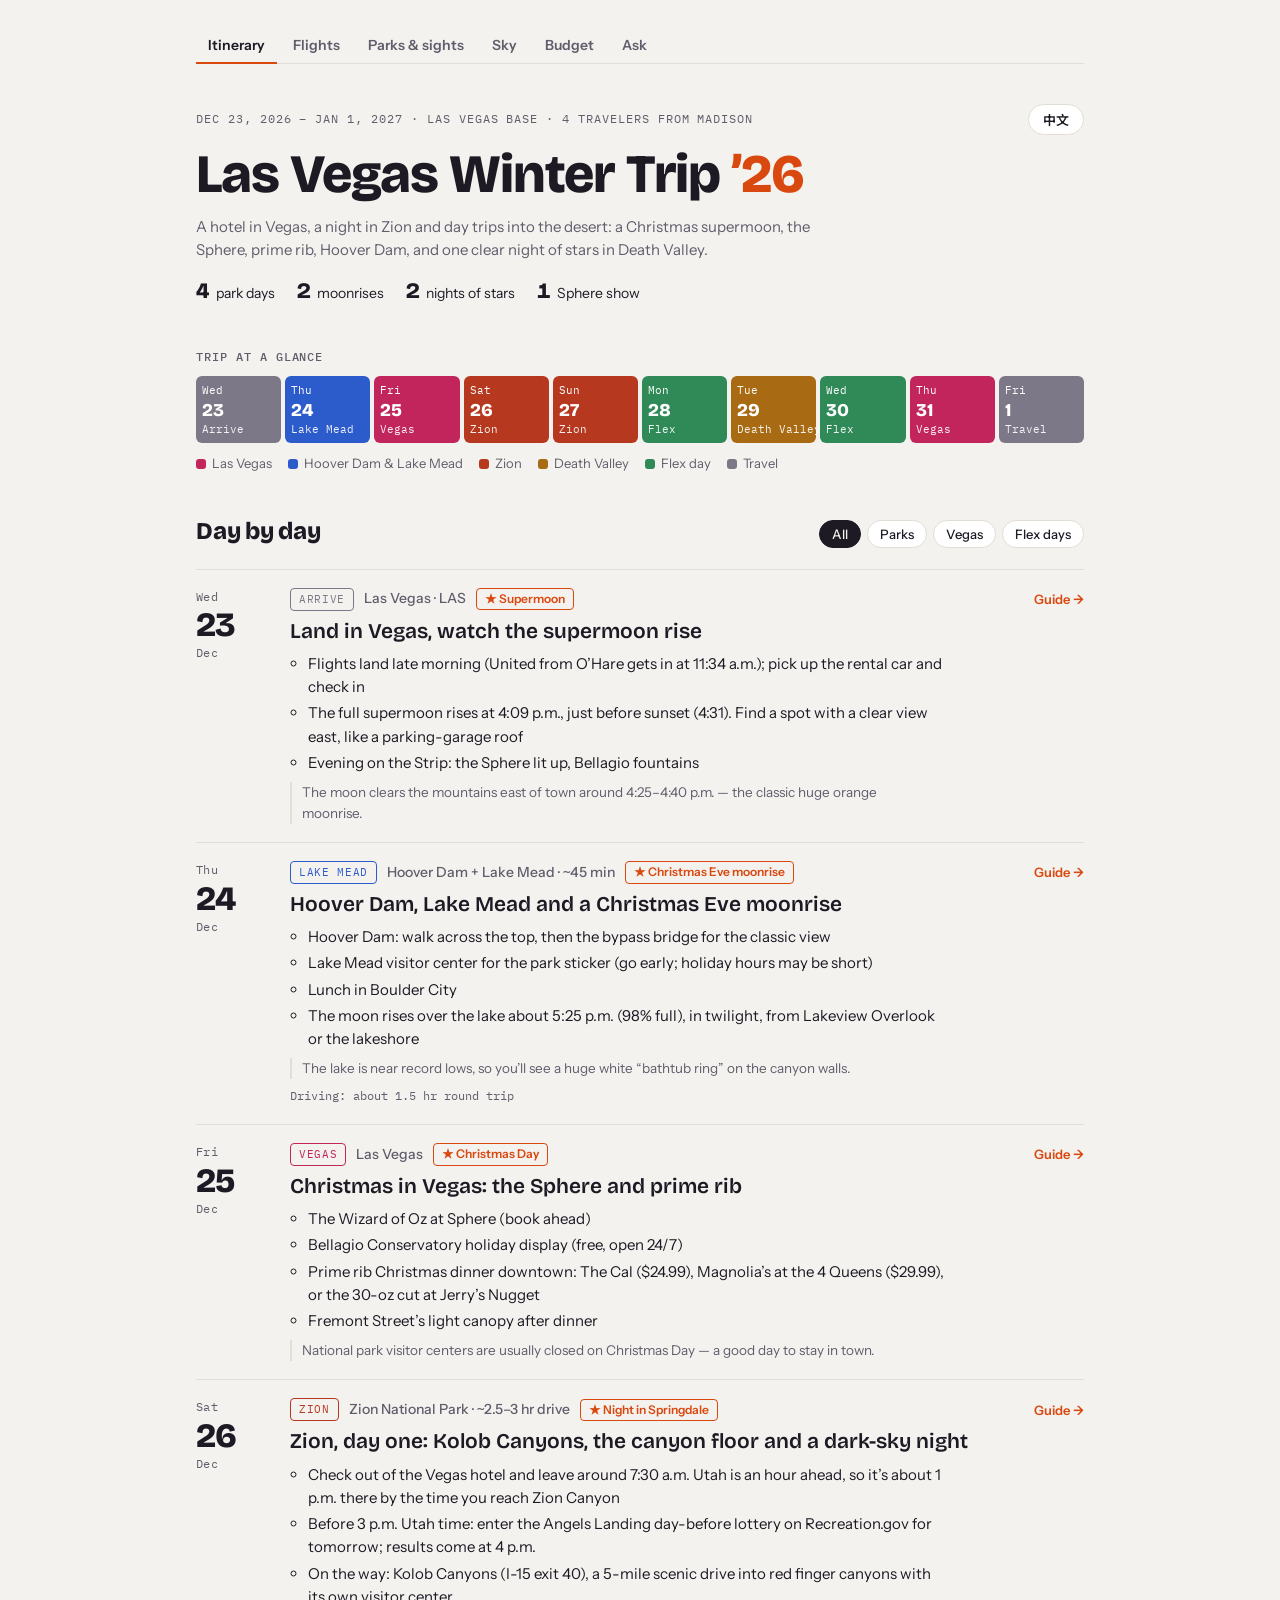
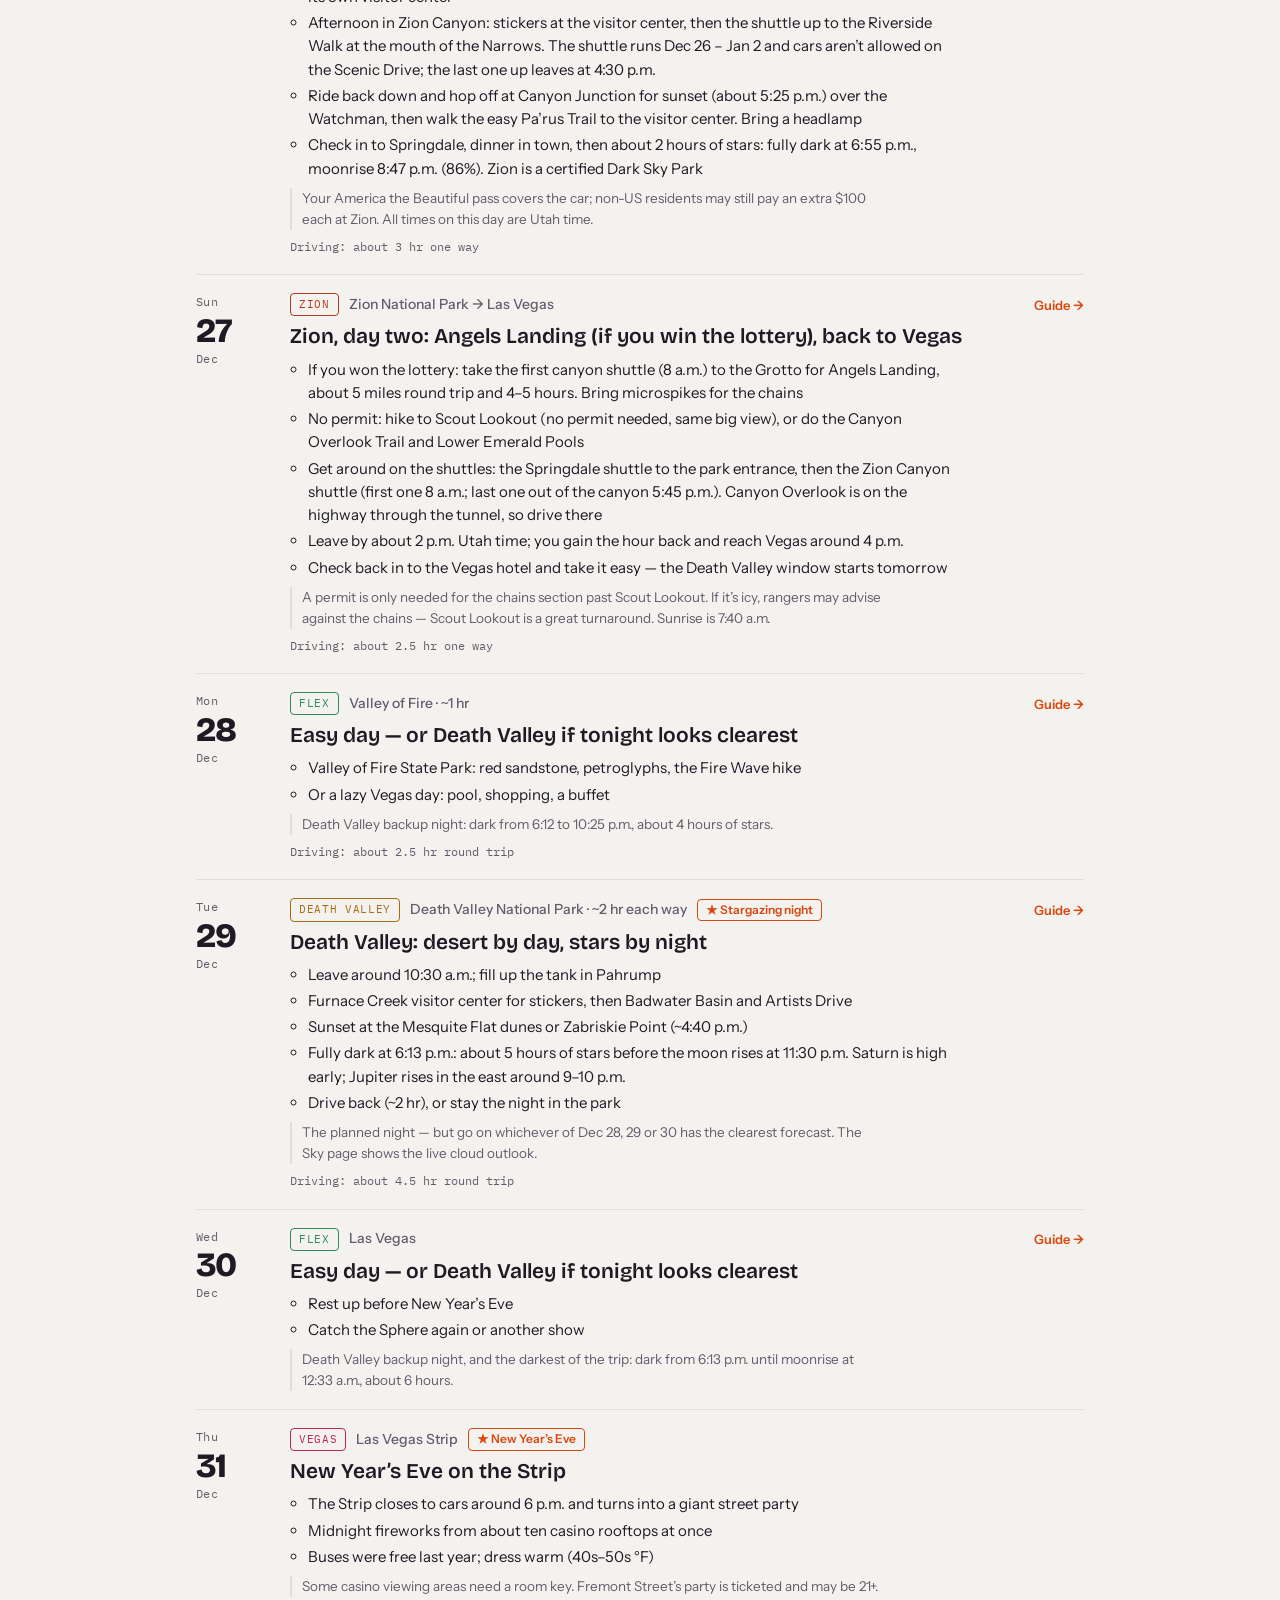
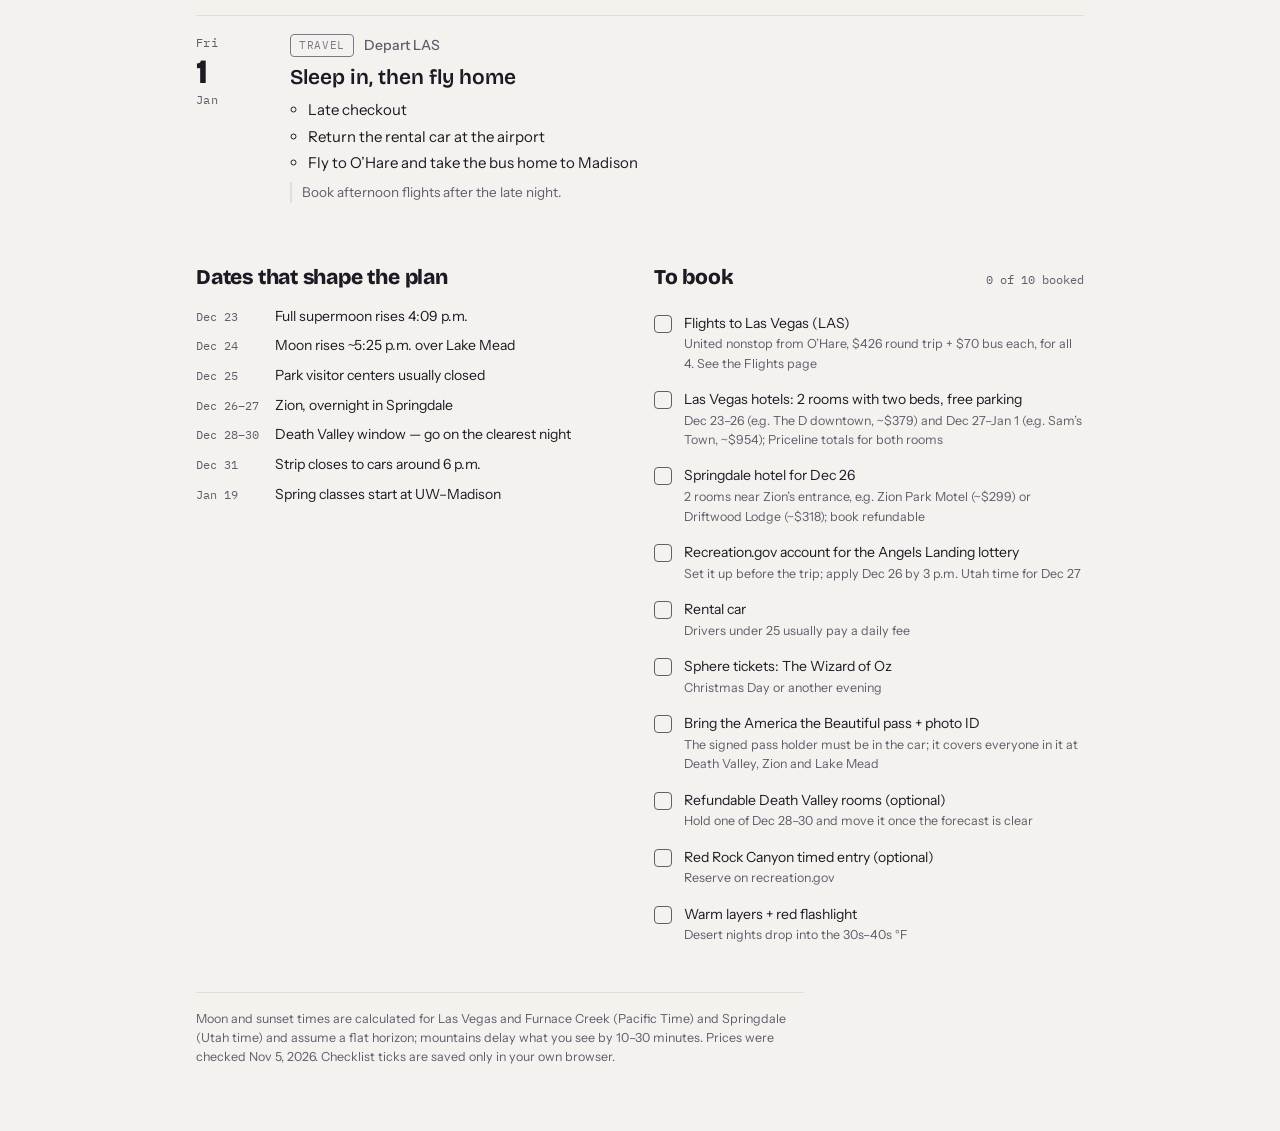
==== commit 34075a0f: "Zion overnight with Angels Landing lottery and shuttle times; Ask shows web searches and sources; bu" ====
--- a/index.html
+++ b/index.html
@@ -88,18 +88,20 @@
     zh:{ tag:"拉斯维加斯", park:"拉斯维加斯", iconic:"圣诞节", title:"在拉斯维加斯过圣诞：Sphere球幕和烤牛肋排",
       items:["Sphere球幕的《绿野仙踪》（提前订票）","百乐宫温室花园的节日布景（免费，24小时开放）","市中心吃圣诞烤牛肋排晚餐：The Cal（$24.99）、4 Queens的Magnolia’s（$29.99），或Jerry’s Nugget的30盎司厚切","晚饭后去弗里蒙特街看灯光天幕"],
       note:"国家公园游客中心圣诞节当天通常关门——这天留在城里正好。" } },
-  { id:"dec26", m:12, d:26, w:6, cat:"zion", drive:6, guide:"zion",
-    en:{ tag:"Zion", park:"Zion National Park · ~2.5–3 hr each way", title:"Zion day trip",
-      items:["Leave by 6 a.m. Utah is an hour ahead, and sunset there is about 5:20 p.m.","Kolob Canyons: a short scenic drive and visitor center right off I-15","Zion Canyon: Riverside Walk, Emerald Pools, and Canyon Overlook through the tunnel","Dinner in Springdale, drive back after dark"],
-      note:"Your America the Beautiful pass covers the car; non-US residents may still pay an extra $100 each at Zion. To skip 6 hours of driving in one day, stay overnight in Springdale and come back on the 27th." },
-    zh:{ tag:"锡安", park:"锡安国家公园 · 单程约2.5–3小时", title:"锡安一日游",
-      items:["早上6点前出发。犹他州比拉斯维加斯早一小时，日落约下午5:20","科罗布峡谷：I-15旁的一段短风景路和游客中心","锡安峡谷：河畔步道、翡翠池，以及穿过隧道的峡谷观景点步道","在斯普林代尔吃晚饭，天黑后开回去"],
-      note:"美丽美国年票包含整车门票；非美国居民在锡安可能仍需每人另付$100。不想一天开6小时，可以在斯普林代尔住一晚，27日再回。" } },
-  { id:"dec27", m:12, d:27, w:0, cat:"flex", drive:1,
-    en:{ tag:"Flex", park:"Las Vegas", title:"Free day (or Zion, day two)",
-      items:["Red Rock Canyon scenic drive (timed-entry reservation needed)","Ethel M Chocolates cactus garden lights in Henderson after dark","Or rest — the Death Valley window starts tomorrow"] },
-    zh:{ tag:"机动", park:"拉斯维加斯", title:"自由日（或锡安第二天）",
-      items:["红岩峡谷风景路（需要预约入场时段）","天黑后去亨德森的Ethel M巧克力工厂看仙人掌花园灯光","或者休息——明天开始是死亡谷的观星窗口"] } },
+  { id:"dec26", m:12, d:26, w:6, cat:"zion", drive:3, oneWay:true, guide:"zion",
+    en:{ tag:"Zion", park:"Zion National Park · ~2.5–3 hr drive", iconic:"Night in Springdale", title:"Zion, day one: Kolob Canyons, the canyon floor and a dark-sky night",
+      items:["Check out of the Vegas hotel and leave around 7:30 a.m. Utah is an hour ahead, so it’s about 1 p.m. there by the time you reach Zion Canyon","Before 3 p.m. Utah time: enter the Angels Landing day-before lottery on Recreation.gov for tomorrow; results come at 4 p.m.","On the way: Kolob Canyons (I-15 exit 40), a 5-mile scenic drive into red finger canyons with its own visitor center","Afternoon in Zion Canyon: stickers at the visitor center, then the shuttle up to the Riverside Walk at the mouth of the Narrows. The shuttle runs Dec 26 – Jan 2 and cars aren’t allowed on the Scenic Drive; the last one up leaves at 4:30 p.m.","Ride back down and hop off at Canyon Junction for sunset (about 5:25 p.m.) over the Watchman, then walk the easy Pa’rus Trail to the visitor center. Bring a headlamp","Check in to Springdale, dinner in town, then about 2 hours of stars: fully dark at 6:55 p.m., moonrise 8:47 p.m. (86%). Zion is a certified Dark Sky Park"],
+      note:"Your America the Beautiful pass covers the car; non-US residents may still pay an extra $100 each at Zion. All times on this day are Utah time." },
+    zh:{ tag:"锡安", park:"锡安国家公园 · 车程约2.5–3小时", iconic:"住斯普林代尔", title:"锡安第一天：科罗布峡谷、峡谷谷底和暗夜星空",
+      items:["从拉斯维加斯酒店退房，早上7:30左右出发。犹他州早一小时，到锡安峡谷时当地约下午1点","下午3点（犹他州时间）前：在Recreation.gov申请天使降落的“前一天抽签”，抽明天的许可；下午4点出结果","路上先去科罗布峡谷（I-15的40号出口）：8公里风景路进入红色指状峡谷，有自己的游客中心","下午在锡安峡谷：先去游客中心买贴纸，再坐接驳车上去走河畔步道，到窄谷入口。接驳车12月26日–1月2日运行，期间风景路禁止私家车；上行末班车下午4:30","坐车下来，在峡谷交汇站下车看日落（约下午5:25）和守望者峰，然后沿轻松的帕鲁斯步道走回游客中心。带上头灯","入住斯普林代尔，在镇上吃晚饭，然后看约2小时星空：晚上6:55完全天黑，8:47月出（86%）。锡安是认证的暗夜公园"],
+      note:"美丽美国年票包含整车门票；非美国居民在锡安可能仍需每人另付$100。这一天的时间都是犹他州时间。" } },
+  { id:"dec27", m:12, d:27, w:0, cat:"zion", drive:2.5, oneWay:true, guide:"zion",
+    en:{ tag:"Zion", park:"Zion National Park → Las Vegas", title:"Zion, day two: Angels Landing (if you win the lottery), back to Vegas",
+      items:["If you won the lottery: take the first canyon shuttle (8 a.m.) to the Grotto for Angels Landing, about 5 miles round trip and 4–5 hours. Bring microspikes for the chains","No permit: hike to Scout Lookout (no permit needed, same big view), or do the Canyon Overlook Trail and Lower Emerald Pools","Get around on the shuttles: the Springdale shuttle to the park entrance, then the Zion Canyon shuttle (first one 8 a.m.; last one out of the canyon 5:45 p.m.). Canyon Overlook is on the highway through the tunnel, so drive there","Leave by about 2 p.m. Utah time; you gain the hour back and reach Vegas around 4 p.m.","Check back in to the Vegas hotel and take it easy — the Death Valley window starts tomorrow"],
+      note:"A permit is only needed for the chains section past Scout Lookout. If it’s icy, rangers may advise against the chains — Scout Lookout is a great turnaround. Sunrise is 7:40 a.m." },
+    zh:{ tag:"锡安", park:"锡安国家公园 → 拉斯维加斯", title:"锡安第二天：天使降落（如果抽中），然后回拉斯维加斯",
+      items:["如果抽中：坐早上8点的首班峡谷接驳车到Grotto爬天使降落，往返约8公里、4–5小时。铁链段带上冰爪","没抽中：走到侦察者观景点（不需要许可，景色一样壮观），或者走峡谷观景点步道和下翡翠池","坐接驳车：先坐斯普林代尔线到公园入口，再换锡安峡谷线（首班早上8点，出峡谷末班下午5:45）。峡谷观景点在穿隧道的公路上，要开车去","犹他州时间下午2点左右出发；回来时把那一小时赚回来，约下午4点到拉斯维加斯","重新入住拉斯维加斯酒店，好好休息——明天开始是死亡谷的观星窗口"],
+      note:"只有过了侦察者观景点之后的铁链段需要许可。如果结冰，管理员可能会建议不要走铁链段——在侦察者观景点折返也很好。日出时间早上7:40。" } },
   { id:"dec28", m:12, d:28, w:1, cat:"flex", drive:2.5, guide:"sky",
     en:{ tag:"Flex", park:"Valley of Fire · ~1 hr", title:"Easy day — or Death Valley if tonight looks clearest",
       items:["Valley of Fire State Park: red sandstone, petroglyphs, the Fire Wave hike","Or a lazy Vegas day: pool, shopping, a buffet"],
@@ -139,11 +141,13 @@
 
 const CHECKS = [
   { id:"flights", en:["Flights to Las Vegas (LAS)","United nonstop from O’Hare, $426 round trip + $70 bus each, for all 4. See the Flights page"], zh:["飞拉斯维加斯（LAS）的机票","4人都从奥黑尔坐美联航直飞，往返$426 + 大巴$70每人。详见机票页"] },
-  { id:"hotel", en:["Hotel off the Strip with free parking","9 nights; the New Year’s nights cost more"], zh:["大道外、免费停车的酒店","9晚；跨年那两晚更贵"] },
+  { id:"hotel", en:["Las Vegas hotels: 2 rooms with two beds, free parking","Dec 23–26 (e.g. The D downtown, ~$379) and Dec 27–Jan 1 (e.g. Sam’s Town, ~$954); Priceline totals for both rooms"], zh:["拉斯维加斯酒店：两间房、每间两张床、免费停车","12月23–26日（例如市中心The D，约$379）和12月27日–1月1日（例如Sam’s Town，约$954）；Priceline两间房合计"] },
+  { id:"springdale", en:["Springdale hotel for Dec 26","2 rooms near Zion’s entrance, e.g. Zion Park Motel (~$299) or Driftwood Lodge (~$318); book refundable"], zh:["12月26日斯普林代尔的酒店","锡安入口附近两间房，例如Zion Park Motel（约$299）或Driftwood Lodge（约$318）；订可退款的"] },
+  { id:"angels", en:["Recreation.gov account for the Angels Landing lottery","Set it up before the trip; apply Dec 26 by 3 p.m. Utah time for Dec 27"], zh:["为天使降落抽签注册Recreation.gov账号","出发前注册好；12月26日犹他州时间下午3点前申请27日的许可"] },
   { id:"car", en:["Rental car","Drivers under 25 usually pay a daily fee"], zh:["租车","25岁以下司机通常每天要加钱"] },
   { id:"sphere", en:["Sphere tickets: The Wizard of Oz","Christmas Day or another evening"], zh:["Sphere门票：《绿野仙踪》","圣诞节当天或其他晚上"] },
   { id:"parks", en:["Bring the America the Beautiful pass + photo ID","The signed pass holder must be in the car; it covers everyone in it at Death Valley, Zion and Lake Mead"], zh:["带上美丽美国年票和带照片的证件","签名持卡人必须在车上；在死亡谷、锡安和米德湖可覆盖车上所有人"] },
-  { id:"dvroom", en:["Refundable Death Valley room (optional)","Hold one of Dec 28–30 and move it once the forecast is clear"], zh:["可退款的死亡谷住宿（可选）","先订12月28–30日其中一晚，预报明确后再改"] },
+  { id:"dvroom", en:["Refundable Death Valley rooms (optional)","Hold one of Dec 28–30 and move it once the forecast is clear"], zh:["可退款的死亡谷住宿（可选）","先订12月28–30日其中一晚，预报明确后再改"] },
   { id:"redrock", en:["Red Rock Canyon timed entry (optional)","Reserve on recreation.gov"], zh:["红岩峡谷入场预约（可选）","在recreation.gov预约"] },
   { id:"gear", en:["Warm layers + red flashlight","Desert nights drop into the 30s–40s °F"], zh:["保暖衣物 + 红光手电","沙漠夜间会降到0–9°C左右"] },
 ];
@@ -153,39 +157,39 @@
     docTitle: "Las Vegas Winter Trip",
     eyebrow: "Dec 23, 2026 – Jan 1, 2027 · Las Vegas base · 4 travelers from Madison",
     h1: "Las Vegas Winter Trip <span>’26</span>",
-    lede: "One hotel in Vegas, day trips out to the desert: a Christmas supermoon, the Sphere, prime rib, Zion and Hoover Dam, and one clear night of stars in Death Valley.",
-    facts: [["3","park days"],["2","moonrises"],["1","night of stars"],["1","Sphere show"]],
+    lede: "A hotel in Vegas, a night in Zion and day trips into the desert: a Christmas supermoon, the Sphere, prime rib, Hoover Dam, and one clear night of stars in Death Valley.",
+    facts: [["4","park days"],["2","moonrises"],["2","nights of stars"],["1","Sphere show"]],
     glance: "Trip at a glance",
     cat: { vegas:"Las Vegas", mead:"Hoover Dam & Lake Mead", zion:"Zion", dv:"Death Valley", flex:"Flex day", travel:"Travel" },
     daysTitle: "Day by day", filterAria: "Filter days",
     chips: [["all","All"],["parks","Parks"],["vegas","Vegas"],["flex","Flex days"]],
     empty: "No days match this filter.",
-    drive: h => `Driving: about ${h} hr round trip`,
+    drive: (h, oneWay) => `Driving: about ${h} hr ${oneWay ? "one way" : "round trip"}`,
     guide: "Guide →",
     dow: ["Sun","Mon","Tue","Wed","Thu","Fri","Sat"], mon: {12:"Dec",1:"Jan"},
     datesTitle: "Dates that shape the plan",
-    dates: [["Dec 23","Full supermoon rises 4:09 p.m."],["Dec 24","Moon rises ~5:25 p.m. over Lake Mead"],["Dec 25","Park visitor centers usually closed"],["Dec 28–30","Death Valley window — go on the clearest night"],["Dec 31","Strip closes to cars around 6 p.m."],["Jan 19","Spring classes start at UW–Madison"]],
+    dates: [["Dec 23","Full supermoon rises 4:09 p.m."],["Dec 24","Moon rises ~5:25 p.m. over Lake Mead"],["Dec 25","Park visitor centers usually closed"],["Dec 26–27","Zion, overnight in Springdale"],["Dec 28–30","Death Valley window — go on the clearest night"],["Dec 31","Strip closes to cars around 6 p.m."],["Jan 19","Spring classes start at UW–Madison"]],
     todoTitle: "To book", progress: (d, t) => `${d} of ${t} booked`,
-    footer: "Moon and sunset times are calculated for Las Vegas and Furnace Creek (Pacific Time) and assume a flat horizon; mountains delay what you see by 10–30 minutes. Prices were checked Nov 5, 2026. Checklist ticks are saved only in your own browser.",
+    footer: "Moon and sunset times are calculated for Las Vegas and Furnace Creek (Pacific Time) and Springdale (Utah time) and assume a flat horizon; mountains delay what you see by 10–30 minutes. Prices were checked Nov 5, 2026. Checklist ticks are saved only in your own browser.",
   },
   zh: {
     docTitle: "拉斯维加斯寒假之旅",
     eyebrow: "2026年12月23日 – 2027年1月1日 · 以拉斯维加斯为据点 · 4人从麦迪逊出发",
     h1: "拉斯维加斯寒假之旅 <span>’26</span>",
     lede: "住在拉斯维加斯同一家酒店，每天开车去沙漠：圣诞超级月亮、Sphere球幕、烤牛肋排、锡安和胡佛水坝，再在死亡谷看一个晴朗的星空夜。",
-    facts: [["3","天国家公园"],["2","次月出"],["1","晚观星"],["1","场Sphere"]],
+    facts: [["4","天国家公园"],["2","次月出"],["2","晚观星"],["1","场Sphere"]],
     glance: "行程总览",
     cat: { vegas:"拉斯维加斯", mead:"胡佛水坝与米德湖", zion:"锡安", dv:"死亡谷", flex:"机动日", travel:"出行" },
     daysTitle: "每日行程", filterAria: "筛选日期",
     chips: [["all","全部"],["parks","国家公园"],["vegas","拉斯维加斯"],["flex","机动日"]],
     empty: "没有符合筛选条件的日期。",
-    drive: h => `开车：往返约${h}小时`,
+    drive: (h, oneWay) => `开车：${oneWay ? "单程" : "往返"}约${h}小时`,
     guide: "指南 →",
     dow: ["周日","周一","周二","周三","周四","周五","周六"], mon: {12:"12月",1:"1月"},
     datesTitle: "影响计划的关键日期",
-    dates: [["12月23日","满月超级月亮下午4:09升起"],["12月24日","月亮约下午5:25从米德湖上升起"],["12月25日","国家公园游客中心通常关门"],["12月28–30日","死亡谷观星窗口——挑最晴的一晚去"],["12月31日","大道约晚上6点禁止车辆通行"],["1月19日","威斯康星大学麦迪逊分校春季学期开课"]],
+    dates: [["12月23日","满月超级月亮下午4:09升起"],["12月24日","月亮约下午5:25从米德湖上升起"],["12月25日","国家公园游客中心通常关门"],["12月26–27日","锡安，住斯普林代尔一晚"],["12月28–30日","死亡谷观星窗口——挑最晴的一晚去"],["12月31日","大道约晚上6点禁止车辆通行"],["1月19日","威斯康星大学麦迪逊分校春季学期开课"]],
     todoTitle: "待预订", progress: (d, t) => `已订 ${d} / ${t}`,
-    footer: "月出和日落时间按拉斯维加斯和火炉溪（太平洋时间）计算，假设地平线平坦；山会让你实际看到的时间晚10–30分钟。价格于2026年11月5日查询。清单的勾选只保存在你自己的浏览器里。",
+    footer: "月出和日落时间按拉斯维加斯和火炉溪（太平洋时间）以及斯普林代尔（犹他州时间）计算，假设地平线平坦；山会让你实际看到的时间晚10–30分钟。价格于2026年11月5日查询。清单的勾选只保存在你自己的浏览器里。",
   },
 };
 
@@ -224,7 +228,7 @@
         <h3>${esc(c.title)}</h3>
         <ul>${c.items.map(i => `<li>${esc(i)}</li>`).join("")}</ul>
         ${c.note ? `<div class="note">${esc(c.note)}</div>` : ""}
-        ${day.drive ? `<div class="drive">${esc(t.drive(day.drive))}</div>` : ""}
+        ${day.drive ? `<div class="drive">${esc(t.drive(day.drive, day.oneWay))}</div>` : ""}
       </div>`;
     list.appendChild(li);
   });
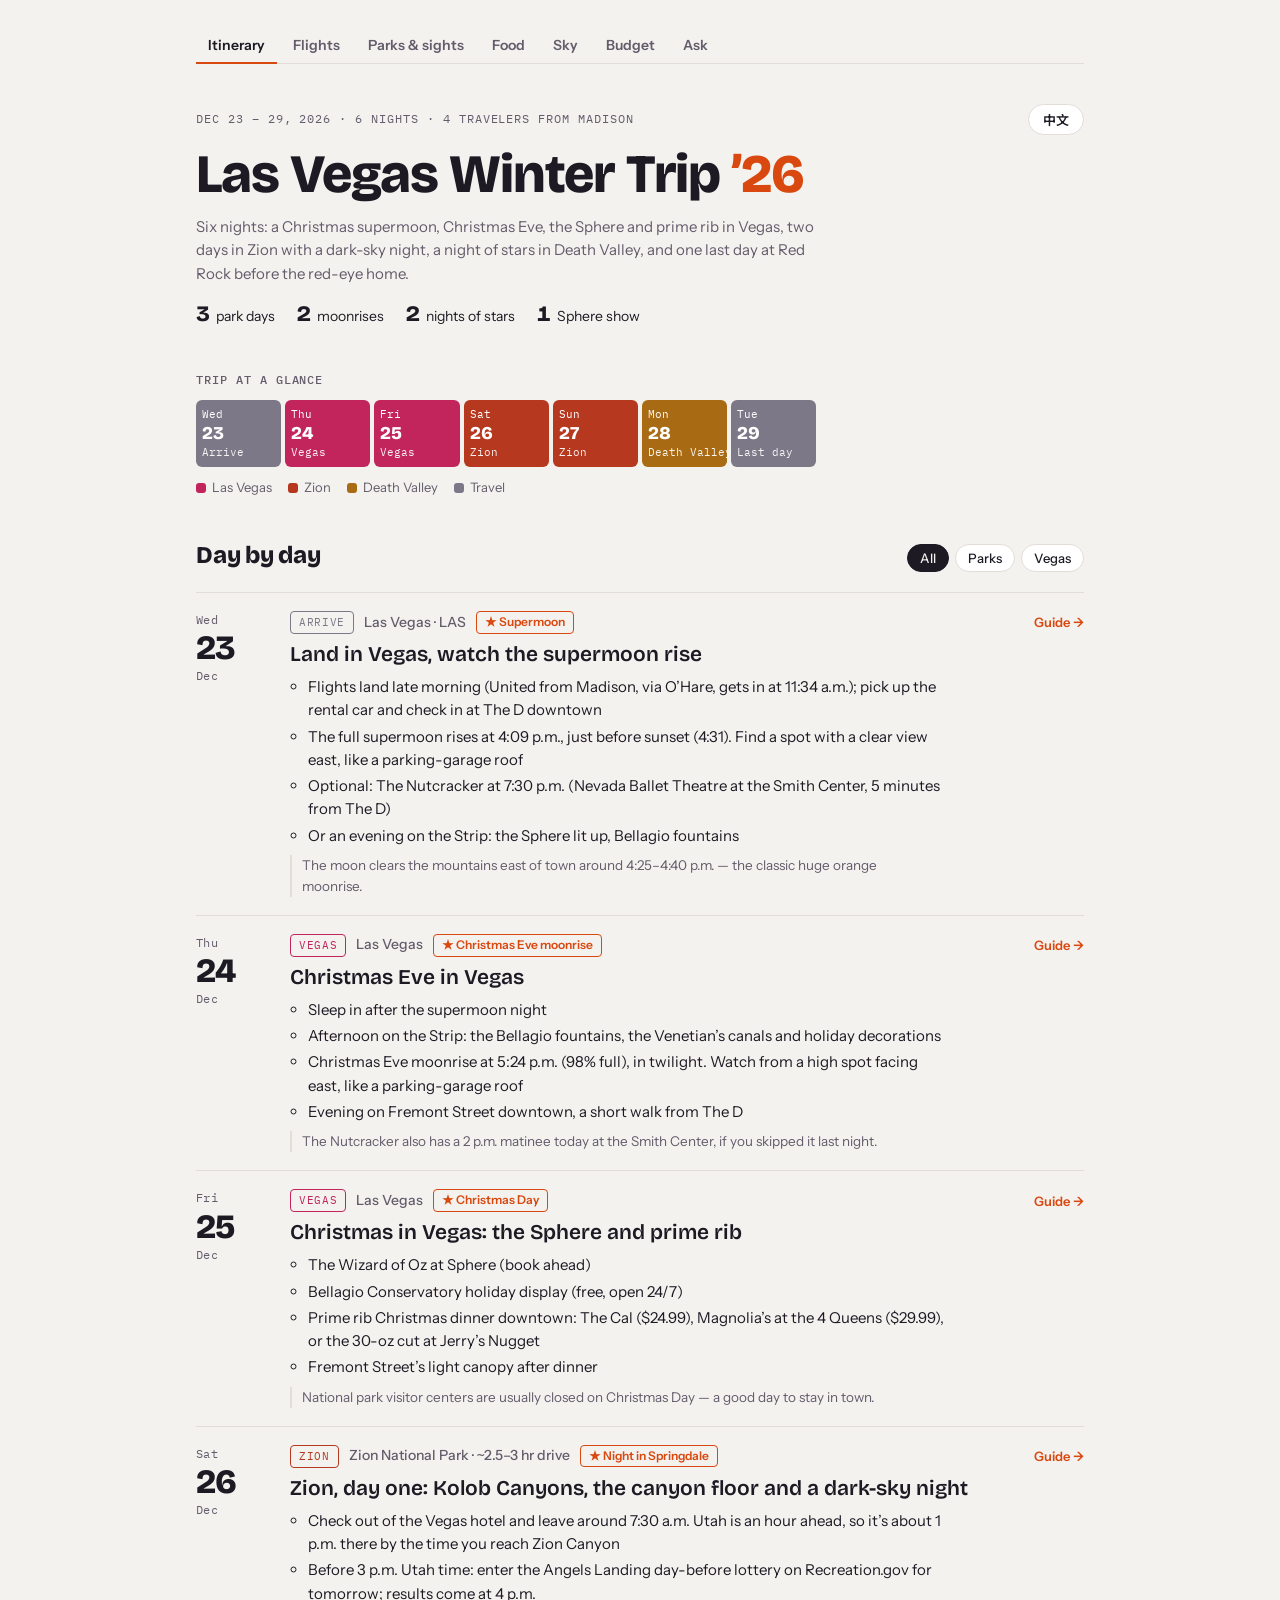
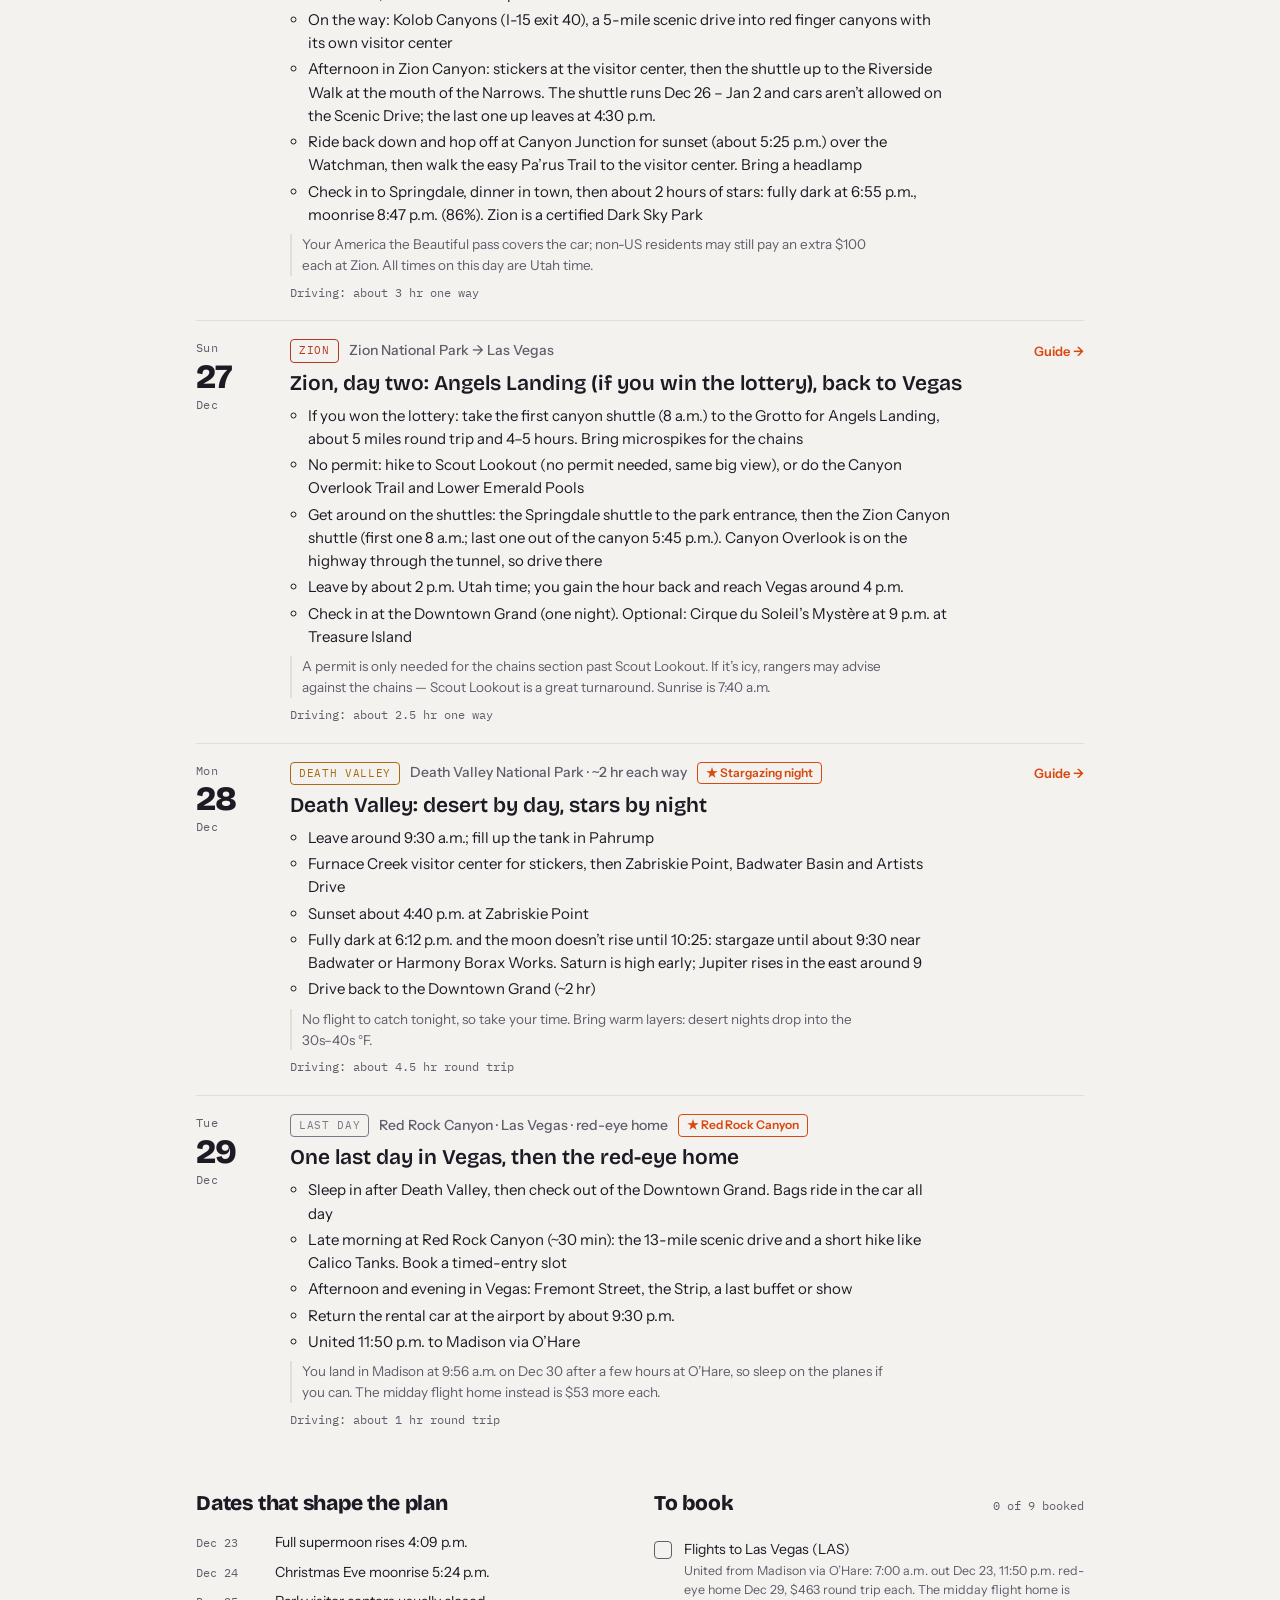
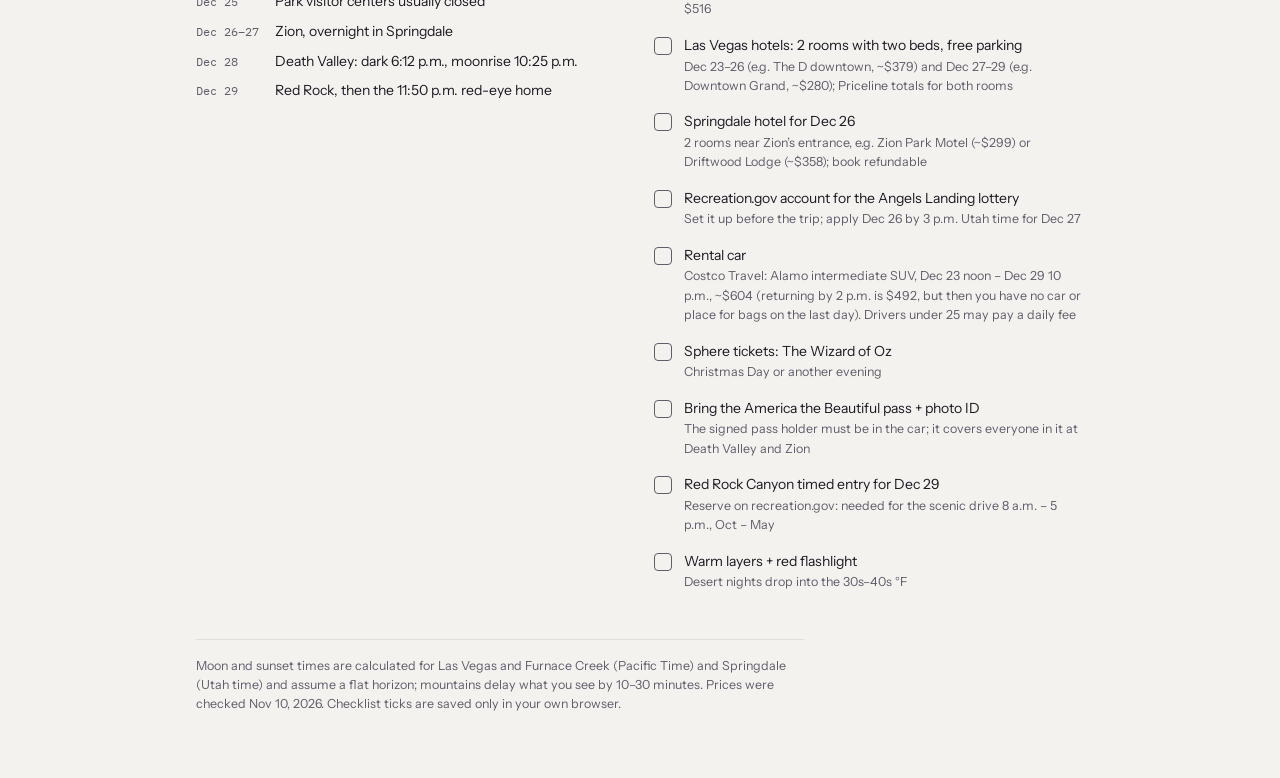
==== commit aae74bdc: "Switch to Dec 23-29 red-eye plan from Madison, add Food page - Itinerary: 6 nights; Death Valley sta" ====
--- a/index.html
+++ b/index.html
@@ -18,6 +18,7 @@
     <a data-nav="index.html" href="index.html" aria-current="page" data-i18n="navItin"></a>
     <a data-nav="flights.html" href="flights.html" data-i18n="navFlights"></a>
     <a data-nav="parks.html" href="parks.html" data-i18n="navParks"></a>
+    <a data-nav="food.html" href="food.html" data-i18n="navFood"></a>
     <a data-nav="sky.html" href="sky.html" data-i18n="navSky"></a>
     <a data-nav="budget.html" href="budget.html" data-i18n="navBudget"></a>
     <a data-nav="ask.html" href="ask.html" data-i18n="navAsk"></a>
@@ -65,22 +66,22 @@
 </div>
 
 <script>
-const CATS = ["vegas","mead","zion","dv","flex","travel"];
+const CATS = ["vegas","zion","dv","travel"];
 const DAYS = [
   { id:"dec23", m:12, d:23, w:3, cat:"travel", drive:0, guide:"sky",
     en:{ tag:"Arrive", park:"Las Vegas · LAS", iconic:"Supermoon", title:"Land in Vegas, watch the supermoon rise",
-      items:["Flights land late morning (United from O’Hare gets in at 11:34 a.m.); pick up the rental car and check in","The full supermoon rises at 4:09 p.m., just before sunset (4:31). Find a spot with a clear view east, like a parking-garage roof","Evening on the Strip: the Sphere lit up, Bellagio fountains"],
+      items:["Flights land late morning (United from Madison, via O’Hare, gets in at 11:34 a.m.); pick up the rental car and check in at The D downtown","The full supermoon rises at 4:09 p.m., just before sunset (4:31). Find a spot with a clear view east, like a parking-garage roof","Optional: The Nutcracker at 7:30 p.m. (Nevada Ballet Theatre at the Smith Center, 5 minutes from The D)","Or an evening on the Strip: the Sphere lit up, Bellagio fountains"],
       note:"The moon clears the mountains east of town around 4:25–4:40 p.m. — the classic huge orange moonrise." },
     zh:{ tag:"抵达", park:"拉斯维加斯 · LAS机场", iconic:"超级月亮", title:"飞抵拉斯维加斯，看超级月亮升起",
-      items:["上午晚些落地（美联航从奥黑尔11:34到），取租车、入住","满月超级月亮下午4:09升起，就在日落（4:31）前。找一个朝东视野开阔的地方，比如停车楼楼顶","晚上逛大道：亮灯的Sphere球幕、百乐宫喷泉"],
+      items:["上午晚些落地（美联航从麦迪逊经奥黑尔，11:34到），取租车，入住市中心的The D","满月超级月亮下午4:09升起，就在日落（4:31）前。找一个朝东视野开阔的地方，比如停车楼楼顶","可选：晚上7:30看《胡桃夹子》（内华达芭蕾舞团，史密斯中心，离The D五分钟）","或者晚上逛大道：亮灯的Sphere球幕、百乐宫喷泉"],
       note:"月亮大约在下午4:25–4:40越过城东的山——经典的巨大橙色月出。" } },
-  { id:"dec24", m:12, d:24, w:4, cat:"mead", drive:1.5, guide:"mead",
-    en:{ tag:"Lake Mead", park:"Hoover Dam + Lake Mead · ~45 min", iconic:"Christmas Eve moonrise", title:"Hoover Dam, Lake Mead and a Christmas Eve moonrise",
-      items:["Hoover Dam: walk across the top, then the bypass bridge for the classic view","Lake Mead visitor center for the park sticker (go early; holiday hours may be short)","Lunch in Boulder City","The moon rises over the lake about 5:25 p.m. (98% full), in twilight, from Lakeview Overlook or the lakeshore"],
-      note:"The lake is near record lows, so you’ll see a huge white “bathtub ring” on the canyon walls." },
-    zh:{ tag:"米德湖", park:"胡佛水坝 + 米德湖 · 约45分钟", iconic:"平安夜月出", title:"胡佛水坝、米德湖和平安夜月出",
-      items:["胡佛水坝：在坝顶走一走，再上旁边的大桥看经典全景","在米德湖游客中心买公园贴纸（早点去，节日期间可能提早关门）","在博尔德城吃午饭","下午约5:25月亮从湖上升起（98%满月），在黄昏中，可在湖景观景台或湖边看"],
-      note:"湖水接近历史最低，峡谷岩壁上会看到一圈巨大的白色“浴缸环”。" } },
+  { id:"dec24", m:12, d:24, w:4, cat:"vegas", drive:0, guide:"sky",
+    en:{ tag:"Vegas", park:"Las Vegas", iconic:"Christmas Eve moonrise", title:"Christmas Eve in Vegas",
+      items:["Sleep in after the supermoon night","Afternoon on the Strip: the Bellagio fountains, the Venetian’s canals and holiday decorations","Christmas Eve moonrise at 5:24 p.m. (98% full), in twilight. Watch from a high spot facing east, like a parking-garage roof","Evening on Fremont Street downtown, a short walk from The D"],
+      note:"The Nutcracker also has a 2 p.m. matinee today at the Smith Center, if you skipped it last night." },
+    zh:{ tag:"拉斯维加斯", park:"拉斯维加斯", iconic:"平安夜月出", title:"在拉斯维加斯过平安夜",
+      items:["看完超级月亮后睡个懒觉","下午逛大道：百乐宫喷泉、威尼斯人的运河和节日布置","平安夜月出下午5:24（98%满月），在黄昏中。找一个朝东的高处，比如停车楼楼顶","晚上去市中心的弗里蒙特街，离The D走几步就到"],
+      note:"《胡桃夹子》今天下午2点在史密斯中心还有一场，如果昨晚没去可以看这场。" } },
   { id:"dec25", m:12, d:25, w:5, cat:"vegas", drive:0, guide:"sphere",
     en:{ tag:"Vegas", park:"Las Vegas", iconic:"Christmas Day", title:"Christmas in Vegas: the Sphere and prime rib",
       items:["The Wizard of Oz at Sphere (book ahead)","Bellagio Conservatory holiday display (free, open 24/7)","Prime rib Christmas dinner downtown: The Cal ($24.99), Magnolia’s at the 4 Queens ($29.99), or the 30-oz cut at Jerry’s Nugget","Fremont Street’s light canopy after dinner"],
@@ -97,99 +98,77 @@
       note:"美丽美国年票包含整车门票；非美国居民在锡安可能仍需每人另付$100。这一天的时间都是犹他州时间。" } },
   { id:"dec27", m:12, d:27, w:0, cat:"zion", drive:2.5, oneWay:true, guide:"zion",
     en:{ tag:"Zion", park:"Zion National Park → Las Vegas", title:"Zion, day two: Angels Landing (if you win the lottery), back to Vegas",
-      items:["If you won the lottery: take the first canyon shuttle (8 a.m.) to the Grotto for Angels Landing, about 5 miles round trip and 4–5 hours. Bring microspikes for the chains","No permit: hike to Scout Lookout (no permit needed, same big view), or do the Canyon Overlook Trail and Lower Emerald Pools","Get around on the shuttles: the Springdale shuttle to the park entrance, then the Zion Canyon shuttle (first one 8 a.m.; last one out of the canyon 5:45 p.m.). Canyon Overlook is on the highway through the tunnel, so drive there","Leave by about 2 p.m. Utah time; you gain the hour back and reach Vegas around 4 p.m.","Check back in to the Vegas hotel and take it easy — the Death Valley window starts tomorrow"],
+      items:["If you won the lottery: take the first canyon shuttle (8 a.m.) to the Grotto for Angels Landing, about 5 miles round trip and 4–5 hours. Bring microspikes for the chains","No permit: hike to Scout Lookout (no permit needed, same big view), or do the Canyon Overlook Trail and Lower Emerald Pools","Get around on the shuttles: the Springdale shuttle to the park entrance, then the Zion Canyon shuttle (first one 8 a.m.; last one out of the canyon 5:45 p.m.). Canyon Overlook is on the highway through the tunnel, so drive there","Leave by about 2 p.m. Utah time; you gain the hour back and reach Vegas around 4 p.m.","Check in at the Downtown Grand (one night). Optional: Cirque du Soleil’s Mystère at 9 p.m. at Treasure Island"],
       note:"A permit is only needed for the chains section past Scout Lookout. If it’s icy, rangers may advise against the chains — Scout Lookout is a great turnaround. Sunrise is 7:40 a.m." },
     zh:{ tag:"锡安", park:"锡安国家公园 → 拉斯维加斯", title:"锡安第二天：天使降落（如果抽中），然后回拉斯维加斯",
-      items:["如果抽中：坐早上8点的首班峡谷接驳车到Grotto爬天使降落，往返约8公里、4–5小时。铁链段带上冰爪","没抽中：走到侦察者观景点（不需要许可，景色一样壮观），或者走峡谷观景点步道和下翡翠池","坐接驳车：先坐斯普林代尔线到公园入口，再换锡安峡谷线（首班早上8点，出峡谷末班下午5:45）。峡谷观景点在穿隧道的公路上，要开车去","犹他州时间下午2点左右出发；回来时把那一小时赚回来，约下午4点到拉斯维加斯","重新入住拉斯维加斯酒店，好好休息——明天开始是死亡谷的观星窗口"],
+      items:["如果抽中：坐早上8点的首班峡谷接驳车到Grotto爬天使降落，往返约8公里、4–5小时。铁链段带上冰爪","没抽中：走到侦察者观景点（不需要许可，景色一样壮观），或者走峡谷观景点步道和下翡翠池","坐接驳车：先坐斯普林代尔线到公园入口，再换锡安峡谷线（首班早上8点，出峡谷末班下午5:45）。峡谷观景点在穿隧道的公路上，要开车去","犹他州时间下午2点左右出发；回来时把那一小时赚回来，约下午4点到拉斯维加斯","入住Downtown Grand（住一晚）。可选：晚上9点在金银岛看太阳马戏团的《神秘》"],
       note:"只有过了侦察者观景点之后的铁链段需要许可。如果结冰，管理员可能会建议不要走铁链段——在侦察者观景点折返也很好。日出时间早上7:40。" } },
-  { id:"dec28", m:12, d:28, w:1, cat:"flex", drive:2.5, guide:"sky",
-    en:{ tag:"Flex", park:"Valley of Fire · ~1 hr", title:"Easy day — or Death Valley if tonight looks clearest",
-      items:["Valley of Fire State Park: red sandstone, petroglyphs, the Fire Wave hike","Or a lazy Vegas day: pool, shopping, a buffet"],
-      note:"Death Valley backup night: dark from 6:12 to 10:25 p.m., about 4 hours of stars." },
-    zh:{ tag:"机动", park:"火焰谷 · 约1小时", title:"轻松一天——如果今晚最晴，就去死亡谷",
-      items:["火焰谷州立公园：红色砂岩、岩画、火焰波浪步道","或者在拉斯维加斯悠闲一天：泳池、购物、自助餐"],
-      note:"死亡谷备选夜：晚上6:12到10:25天黑无月，约4小时星空。" } },
-  { id:"dec29", m:12, d:29, w:2, cat:"dv", drive:4.5, guide:"dv",
+  { id:"dec28", m:12, d:28, w:1, cat:"dv", drive:4.5, guide:"dv",
     en:{ tag:"Death Valley", park:"Death Valley National Park · ~2 hr each way", iconic:"Stargazing night", title:"Death Valley: desert by day, stars by night",
-      items:["Leave around 10:30 a.m.; fill up the tank in Pahrump","Furnace Creek visitor center for stickers, then Badwater Basin and Artists Drive","Sunset at the Mesquite Flat dunes or Zabriskie Point (~4:40 p.m.)","Fully dark at 6:13 p.m.: about 5 hours of stars before the moon rises at 11:30 p.m. Saturn is high early; Jupiter rises in the east around 9–10 p.m.","Drive back (~2 hr), or stay the night in the park"],
-      note:"The planned night — but go on whichever of Dec 28, 29 or 30 has the clearest forecast. The Sky page shows the live cloud outlook." },
+      items:["Leave around 9:30 a.m.; fill up the tank in Pahrump","Furnace Creek visitor center for stickers, then Zabriskie Point, Badwater Basin and Artists Drive","Sunset about 4:40 p.m. at Zabriskie Point","Fully dark at 6:12 p.m. and the moon doesn’t rise until 10:25: stargaze until about 9:30 near Badwater or Harmony Borax Works. Saturn is high early; Jupiter rises in the east around 9","Drive back to the Downtown Grand (~2 hr)"],
+      note:"No flight to catch tonight, so take your time. Bring warm layers: desert nights drop into the 30s–40s °F." },
     zh:{ tag:"死亡谷", park:"死亡谷国家公园 · 单程约2小时", iconic:"观星夜", title:"死亡谷：白天看沙漠，晚上看星星",
-      items:["上午10:30左右出发，在帕朗加满油","先去火炉溪游客中心买贴纸，再去恶水盆地和艺术家之路","在梅斯基特平原沙丘或扎布里斯基角看日落（约下午4:40）","晚上6:13完全天黑：月亮11:30升起前约5小时星空。土星一开始就很高，木星约9–10点从东边升起","开车回去（约2小时），或在公园里住一晚"],
-      note:"计划的观星夜——但12月28、29、30日哪天预报最晴就哪天去。星空页面有实时云量预报。" } },
-  { id:"dec30", m:12, d:30, w:3, cat:"flex", drive:0, guide:"sky",
-    en:{ tag:"Flex", park:"Las Vegas", title:"Easy day — or Death Valley if tonight looks clearest",
-      items:["Rest up before New Year’s Eve","Catch the Sphere again or another show"],
-      note:"Death Valley backup night, and the darkest of the trip: dark from 6:13 p.m. until moonrise at 12:33 a.m., about 6 hours." },
-    zh:{ tag:"机动", park:"拉斯维加斯", title:"轻松一天——如果今晚最晴，就去死亡谷",
-      items:["跨年夜前好好休息","再去一次Sphere或看别的演出"],
-      note:"死亡谷备选夜，也是整个行程最暗的一晚：晚上6:13到月出（凌晨12:33）约6小时。" } },
-  { id:"dec31", m:12, d:31, w:4, cat:"vegas", drive:0,
-    en:{ tag:"Vegas", park:"Las Vegas Strip", iconic:"New Year’s Eve", title:"New Year’s Eve on the Strip",
-      items:["The Strip closes to cars around 6 p.m. and turns into a giant street party","Midnight fireworks from about ten casino rooftops at once","Buses were free last year; dress warm (40s–50s °F)"],
-      note:"Some casino viewing areas need a room key. Fremont Street’s party is ticketed and may be 21+." },
-    zh:{ tag:"拉斯维加斯", park:"拉斯维加斯大道", iconic:"跨年夜", title:"在拉斯维加斯大道跨年",
-      items:["大道约晚上6点禁止车辆通行，变成巨大的街头派对","午夜约十座赌场酒店楼顶同时放烟花","去年公交免费；穿暖和点（约4–15°C）"],
-      note:"部分赌场的观景区需要房卡。弗里蒙特街的派对要买票，可能限21岁以上。" } },
-  { id:"jan1", m:1, d:1, w:5, cat:"travel", drive:0,
-    en:{ tag:"Travel", park:"Depart LAS", title:"Sleep in, then fly home",
-      items:["Late checkout","Return the rental car at the airport","Fly to O’Hare and take the bus home to Madison"],
-      note:"Book afternoon flights after the late night." },
-    zh:{ tag:"出行", park:"从LAS机场出发", title:"睡个懒觉，然后飞回家",
-      items:["晚点退房","在机场还租车","飞回奥黑尔，坐大巴回麦迪逊"],
-      note:"跨年熬夜后，订下午的航班。" } },
+      items:["上午9:30左右出发，在帕朗加满油","先去火炉溪游客中心买贴纸，再去扎布里斯基角、恶水盆地和艺术家之路","约下午4:40在扎布里斯基角看日落","晚上6:12完全天黑，月亮10:25才升起：在恶水盆地或硼砂工厂遗址附近看星星到9:30左右。土星一开始就很高，木星约9点从东边升起","开车回Downtown Grand（约2小时）"],
+      note:"今晚不用赶飞机，慢慢来。带上保暖衣物：沙漠夜间会降到0–9°C左右。" } },
+  { id:"dec29", m:12, d:29, w:2, cat:"travel", drive:1,
+    en:{ tag:"Last day", park:"Red Rock Canyon · Las Vegas · red-eye home", iconic:"Red Rock Canyon", title:"One last day in Vegas, then the red-eye home",
+      items:["Sleep in after Death Valley, then check out of the Downtown Grand. Bags ride in the car all day","Late morning at Red Rock Canyon (~30 min): the 13-mile scenic drive and a short hike like Calico Tanks. Book a timed-entry slot","Afternoon and evening in Vegas: Fremont Street, the Strip, a last buffet or show","Return the rental car at the airport by about 9:30 p.m.","United 11:50 p.m. to Madison via O’Hare"],
+      note:"You land in Madison at 9:56 a.m. on Dec 30 after a few hours at O’Hare, so sleep on the planes if you can. The midday flight home instead is $53 more each." },
+    zh:{ tag:"最后一天", park:"红岩峡谷 · 拉斯维加斯 · 红眼回程", iconic:"红岩峡谷", title:"在拉斯维加斯玩最后一天，坐红眼航班回家",
+      items:["死亡谷回来后睡个懒觉，从Downtown Grand退房。行李一整天放在车上","上午晚些去红岩峡谷（约30分钟）：13英里的观景环线，再走一段短途步道，比如Calico Tanks。要预约入场时段","下午和晚上在拉斯维加斯：弗里蒙特街、大道、最后一顿自助餐或一场演出","晚上9:30左右在机场还车","美联航晚上11:50经奥黑尔飞麦迪逊"],
+      note:"12月30日上午9:56到麦迪逊，中间在奥黑尔等几个小时，尽量在飞机上睡觉。改坐中午的航班回家每人多$53。" } },
 ];
 
 const CHECKS = [
-  { id:"flights", en:["Flights to Las Vegas (LAS)","United nonstop from O’Hare, $426 round trip + $70 bus each, for all 4. See the Flights page"], zh:["飞拉斯维加斯（LAS）的机票","4人都从奥黑尔坐美联航直飞，往返$426 + 大巴$70每人。详见机票页"] },
-  { id:"hotel", en:["Las Vegas hotels: 2 rooms with two beds, free parking","Dec 23–26 (e.g. The D downtown, ~$379) and Dec 27–Jan 1 (e.g. Sam’s Town, ~$954); Priceline totals for both rooms"], zh:["拉斯维加斯酒店：两间房、每间两张床、免费停车","12月23–26日（例如市中心The D，约$379）和12月27日–1月1日（例如Sam’s Town，约$954）；Priceline两间房合计"] },
-  { id:"springdale", en:["Springdale hotel for Dec 26","2 rooms near Zion’s entrance, e.g. Zion Park Motel (~$299) or Driftwood Lodge (~$318); book refundable"], zh:["12月26日斯普林代尔的酒店","锡安入口附近两间房，例如Zion Park Motel（约$299）或Driftwood Lodge（约$318）；订可退款的"] },
+  { id:"flights", en:["Flights to Las Vegas (LAS)","United from Madison via O’Hare: 7:00 a.m. out Dec 23, 11:50 p.m. red-eye home Dec 29, $463 round trip each. The midday flight home is $516"], zh:["飞拉斯维加斯（LAS）的机票","美联航从麦迪逊经奥黑尔转机：12月23日早上7:00去，29日晚上11:50红眼回，每人往返$463。中午回程的是$516"] },
+  { id:"hotel", en:["Las Vegas hotels: 2 rooms with two beds, free parking","Dec 23–26 (e.g. The D downtown, ~$379) and Dec 27–29 (e.g. Downtown Grand, ~$280); Priceline totals for both rooms"], zh:["拉斯维加斯酒店：两间房、每间两张床、免费停车","12月23–26日（例如市中心The D，约$379）和12月27–29日（例如Downtown Grand，约$280）；Priceline两间房合计"] },
+  { id:"springdale", en:["Springdale hotel for Dec 26","2 rooms near Zion’s entrance, e.g. Zion Park Motel (~$299) or Driftwood Lodge (~$358); book refundable"], zh:["12月26日斯普林代尔的酒店","锡安入口附近两间房，例如Zion Park Motel（约$299）或Driftwood Lodge（约$358）；订可退款的"] },
   { id:"angels", en:["Recreation.gov account for the Angels Landing lottery","Set it up before the trip; apply Dec 26 by 3 p.m. Utah time for Dec 27"], zh:["为天使降落抽签注册Recreation.gov账号","出发前注册好；12月26日犹他州时间下午3点前申请27日的许可"] },
-  { id:"car", en:["Rental car","Drivers under 25 usually pay a daily fee"], zh:["租车","25岁以下司机通常每天要加钱"] },
+  { id:"car", en:["Rental car","Costco Travel: Alamo intermediate SUV, Dec 23 noon – Dec 29 10 p.m., ~$604 (returning by 2 p.m. is $492, but then you have no car or place for bags on the last day). Drivers under 25 may pay a daily fee"], zh:["租车","Costco Travel：Alamo中型SUV，12月23日中午 – 29日晚上10点，约$604（下午2点前还车是$492，但最后一天就没车、行李也没地方放）。25岁以下司机可能每天加钱"] },
   { id:"sphere", en:["Sphere tickets: The Wizard of Oz","Christmas Day or another evening"], zh:["Sphere门票：《绿野仙踪》","圣诞节当天或其他晚上"] },
-  { id:"parks", en:["Bring the America the Beautiful pass + photo ID","The signed pass holder must be in the car; it covers everyone in it at Death Valley, Zion and Lake Mead"], zh:["带上美丽美国年票和带照片的证件","签名持卡人必须在车上；在死亡谷、锡安和米德湖可覆盖车上所有人"] },
-  { id:"dvroom", en:["Refundable Death Valley rooms (optional)","Hold one of Dec 28–30 and move it once the forecast is clear"], zh:["可退款的死亡谷住宿（可选）","先订12月28–30日其中一晚，预报明确后再改"] },
-  { id:"redrock", en:["Red Rock Canyon timed entry (optional)","Reserve on recreation.gov"], zh:["红岩峡谷入场预约（可选）","在recreation.gov预约"] },
+  { id:"parks", en:["Bring the America the Beautiful pass + photo ID","The signed pass holder must be in the car; it covers everyone in it at Death Valley and Zion"], zh:["带上美丽美国年票和带照片的证件","签名持卡人必须在车上；在死亡谷和锡安可覆盖车上所有人"] },
+  { id:"redrock", en:["Red Rock Canyon timed entry for Dec 29","Reserve on recreation.gov: needed for the scenic drive 8 a.m. – 5 p.m., Oct – May"], zh:["预约12月29日红岩峡谷入场时段","在recreation.gov预约：10月至5月早8点到下午5点开车进入观景环线需要预约"] },
   { id:"gear", en:["Warm layers + red flashlight","Desert nights drop into the 30s–40s °F"], zh:["保暖衣物 + 红光手电","沙漠夜间会降到0–9°C左右"] },
 ];
 
 const UI = {
   en: {
     docTitle: "Las Vegas Winter Trip",
-    eyebrow: "Dec 23, 2026 – Jan 1, 2027 · Las Vegas base · 4 travelers from Madison",
+    eyebrow: "Dec 23 – 29, 2026 · 6 nights · 4 travelers from Madison",
     h1: "Las Vegas Winter Trip <span>’26</span>",
-    lede: "A hotel in Vegas, a night in Zion and day trips into the desert: a Christmas supermoon, the Sphere, prime rib, Hoover Dam, and one clear night of stars in Death Valley.",
-    facts: [["4","park days"],["2","moonrises"],["2","nights of stars"],["1","Sphere show"]],
+    lede: "Six nights: a Christmas supermoon, Christmas Eve, the Sphere and prime rib in Vegas, two days in Zion with a dark-sky night, a night of stars in Death Valley, and one last day at Red Rock before the red-eye home.",
+    facts: [["3","park days"],["2","moonrises"],["2","nights of stars"],["1","Sphere show"]],
     glance: "Trip at a glance",
-    cat: { vegas:"Las Vegas", mead:"Hoover Dam & Lake Mead", zion:"Zion", dv:"Death Valley", flex:"Flex day", travel:"Travel" },
+    cat: { vegas:"Las Vegas", zion:"Zion", dv:"Death Valley", travel:"Travel" },
     daysTitle: "Day by day", filterAria: "Filter days",
-    chips: [["all","All"],["parks","Parks"],["vegas","Vegas"],["flex","Flex days"]],
+    chips: [["all","All"],["parks","Parks"],["vegas","Vegas"]],
     empty: "No days match this filter.",
     drive: (h, oneWay) => `Driving: about ${h} hr ${oneWay ? "one way" : "round trip"}`,
     guide: "Guide →",
     dow: ["Sun","Mon","Tue","Wed","Thu","Fri","Sat"], mon: {12:"Dec",1:"Jan"},
     datesTitle: "Dates that shape the plan",
-    dates: [["Dec 23","Full supermoon rises 4:09 p.m."],["Dec 24","Moon rises ~5:25 p.m. over Lake Mead"],["Dec 25","Park visitor centers usually closed"],["Dec 26–27","Zion, overnight in Springdale"],["Dec 28–30","Death Valley window — go on the clearest night"],["Dec 31","Strip closes to cars around 6 p.m."],["Jan 19","Spring classes start at UW–Madison"]],
+    dates: [["Dec 23","Full supermoon rises 4:09 p.m."],["Dec 24","Christmas Eve moonrise 5:24 p.m."],["Dec 25","Park visitor centers usually closed"],["Dec 26–27","Zion, overnight in Springdale"],["Dec 28","Death Valley: dark 6:12 p.m., moonrise 10:25 p.m."],["Dec 29","Red Rock, then the 11:50 p.m. red-eye home"]],
     todoTitle: "To book", progress: (d, t) => `${d} of ${t} booked`,
-    footer: "Moon and sunset times are calculated for Las Vegas and Furnace Creek (Pacific Time) and Springdale (Utah time) and assume a flat horizon; mountains delay what you see by 10–30 minutes. Prices were checked Nov 5, 2026. Checklist ticks are saved only in your own browser.",
+    footer: "Moon and sunset times are calculated for Las Vegas and Furnace Creek (Pacific Time) and Springdale (Utah time) and assume a flat horizon; mountains delay what you see by 10–30 minutes. Prices were checked Nov 10, 2026. Checklist ticks are saved only in your own browser.",
   },
   zh: {
     docTitle: "拉斯维加斯寒假之旅",
-    eyebrow: "2026年12月23日 – 2027年1月1日 · 以拉斯维加斯为据点 · 4人从麦迪逊出发",
+    eyebrow: "2026年12月23–29日 · 6晚 · 4人从麦迪逊出发",
     h1: "拉斯维加斯寒假之旅 <span>’26</span>",
-    lede: "住在拉斯维加斯同一家酒店，每天开车去沙漠：圣诞超级月亮、Sphere球幕、烤牛肋排、锡安和胡佛水坝，再在死亡谷看一个晴朗的星空夜。",
-    facts: [["4","天国家公园"],["2","次月出"],["2","晚观星"],["1","场Sphere"]],
+    lede: "六晚行程：圣诞超级月亮、平安夜，在拉斯维加斯看Sphere、吃烤牛肋排，锡安两天加一个暗夜星空，死亡谷看一晚星星，最后一天去红岩峡谷，再坐红眼航班回家。",
+    facts: [["3","天国家公园"],["2","次月出"],["2","晚观星"],["1","场Sphere"]],
     glance: "行程总览",
-    cat: { vegas:"拉斯维加斯", mead:"胡佛水坝与米德湖", zion:"锡安", dv:"死亡谷", flex:"机动日", travel:"出行" },
+    cat: { vegas:"拉斯维加斯", zion:"锡安", dv:"死亡谷", travel:"出行" },
     daysTitle: "每日行程", filterAria: "筛选日期",
-    chips: [["all","全部"],["parks","国家公园"],["vegas","拉斯维加斯"],["flex","机动日"]],
+    chips: [["all","全部"],["parks","国家公园"],["vegas","拉斯维加斯"]],
     empty: "没有符合筛选条件的日期。",
     drive: (h, oneWay) => `开车：${oneWay ? "单程" : "往返"}约${h}小时`,
     guide: "指南 →",
     dow: ["周日","周一","周二","周三","周四","周五","周六"], mon: {12:"12月",1:"1月"},
     datesTitle: "影响计划的关键日期",
-    dates: [["12月23日","满月超级月亮下午4:09升起"],["12月24日","月亮约下午5:25从米德湖上升起"],["12月25日","国家公园游客中心通常关门"],["12月26–27日","锡安，住斯普林代尔一晚"],["12月28–30日","死亡谷观星窗口——挑最晴的一晚去"],["12月31日","大道约晚上6点禁止车辆通行"],["1月19日","威斯康星大学麦迪逊分校春季学期开课"]],
+    dates: [["12月23日","满月超级月亮下午4:09升起"],["12月24日","平安夜月出下午5:24"],["12月25日","国家公园游客中心通常关门"],["12月26–27日","锡安，住斯普林代尔一晚"],["12月28日","死亡谷：晚上6:12天黑，10:25月出"],["12月29日","红岩峡谷，然后坐晚上11:50的红眼航班回家"]],
     todoTitle: "待预订", progress: (d, t) => `已订 ${d} / ${t}`,
-    footer: "月出和日落时间按拉斯维加斯和火炉溪（太平洋时间）以及斯普林代尔（犹他州时间）计算，假设地平线平坦；山会让你实际看到的时间晚10–30分钟。价格于2026年11月5日查询。清单的勾选只保存在你自己的浏览器里。",
+    footer: "月出和日落时间按拉斯维加斯和火炉溪（太平洋时间）以及斯普林代尔（犹他州时间）计算，假设地平线平坦；山会让你实际看到的时间晚10–30分钟。价格于2026年11月10日查询。清单的勾选只保存在你自己的浏览器里。",
   },
 };
 
@@ -198,7 +177,7 @@
 let filter = "all";
 let saved = {};
 try { saved = JSON.parse(Site.store.get(CHECK_KEY) || "{}") || {}; } catch (e) { saved = {}; }
-const matches = (cat, f) => f === "all" || (f === "parks" ? ["mead","zion","dv"].includes(cat) : f === "vegas" ? ["vegas","travel"].includes(cat) : cat === "flex");
+const matches = (cat, f) => f === "all" || (f === "parks" ? ["zion","dv"].includes(cat) : f === "vegas" ? ["vegas","travel"].includes(cat) : cat === "flex");
 
 function render(t, lang) {
   document.getElementById("facts").innerHTML = t.facts.map(([n, l]) => `<span><b>${n}</b>${esc(l)}</span>`).join("");
